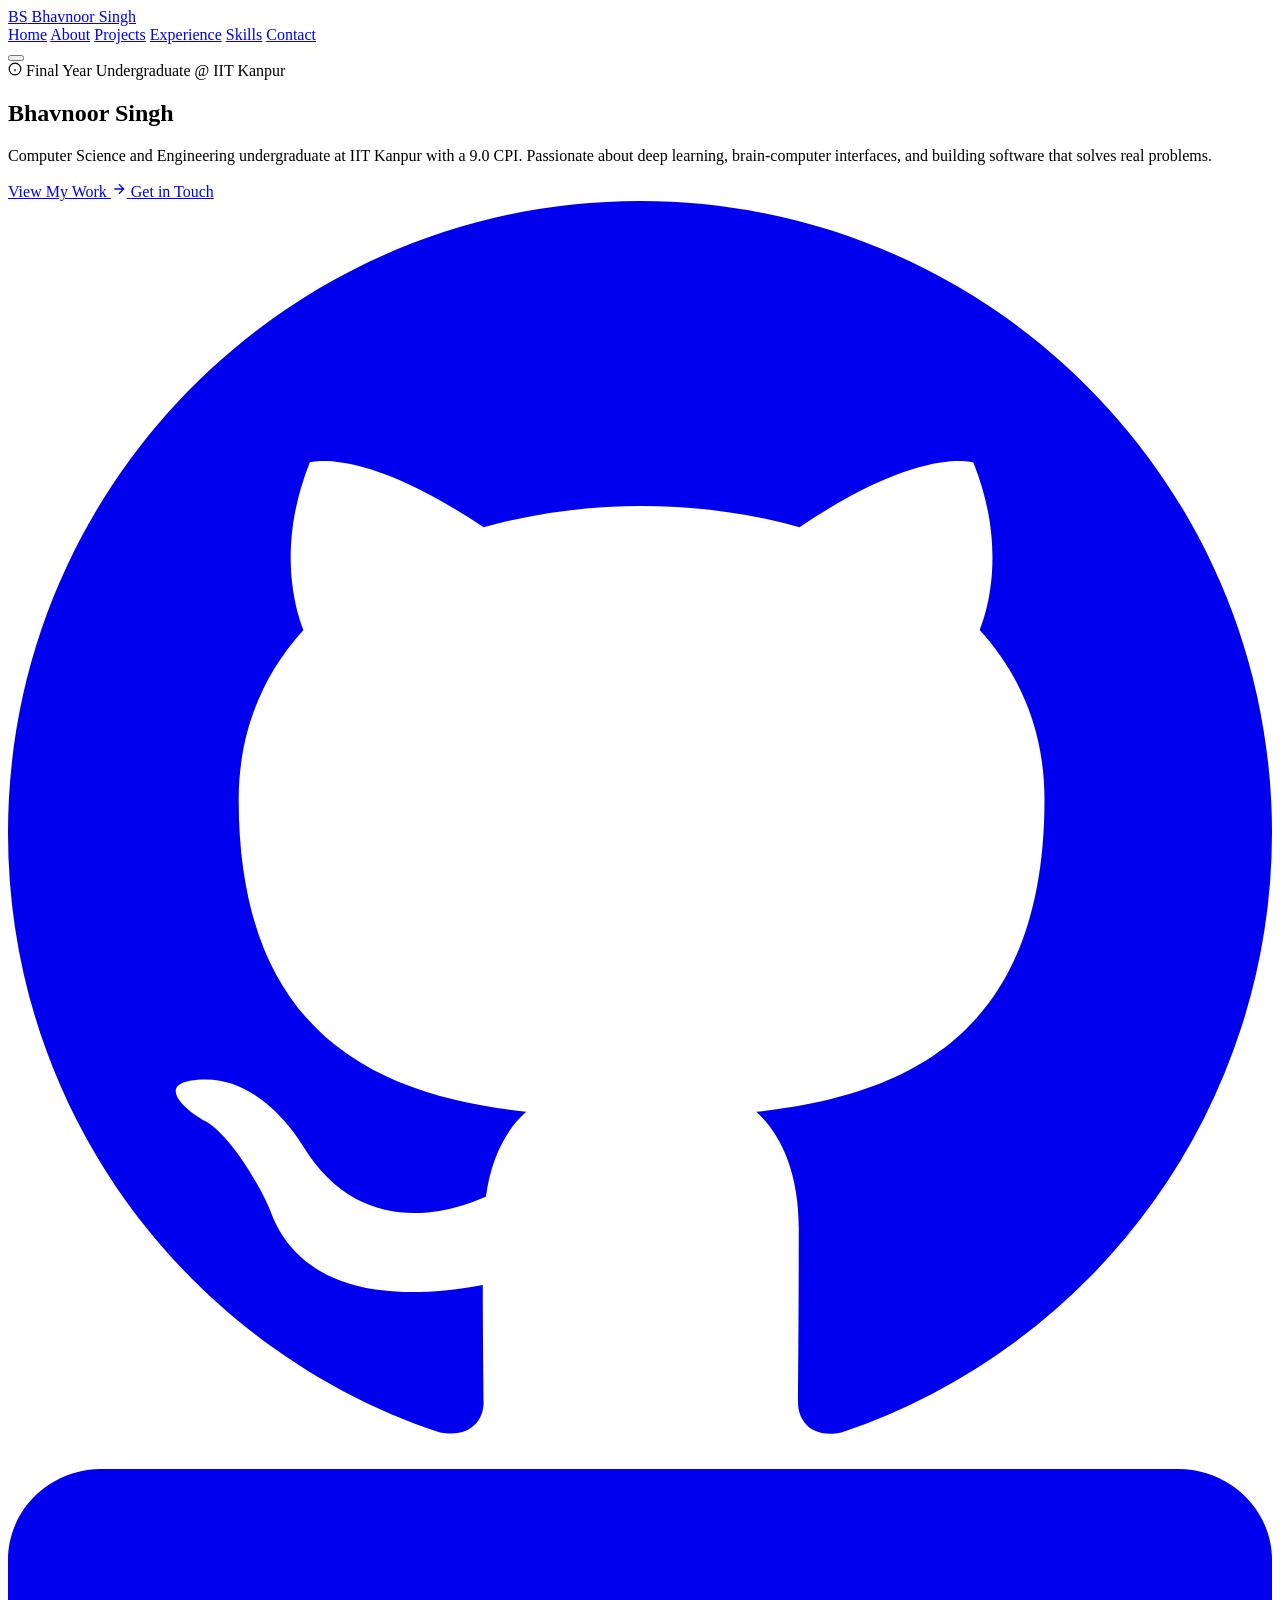
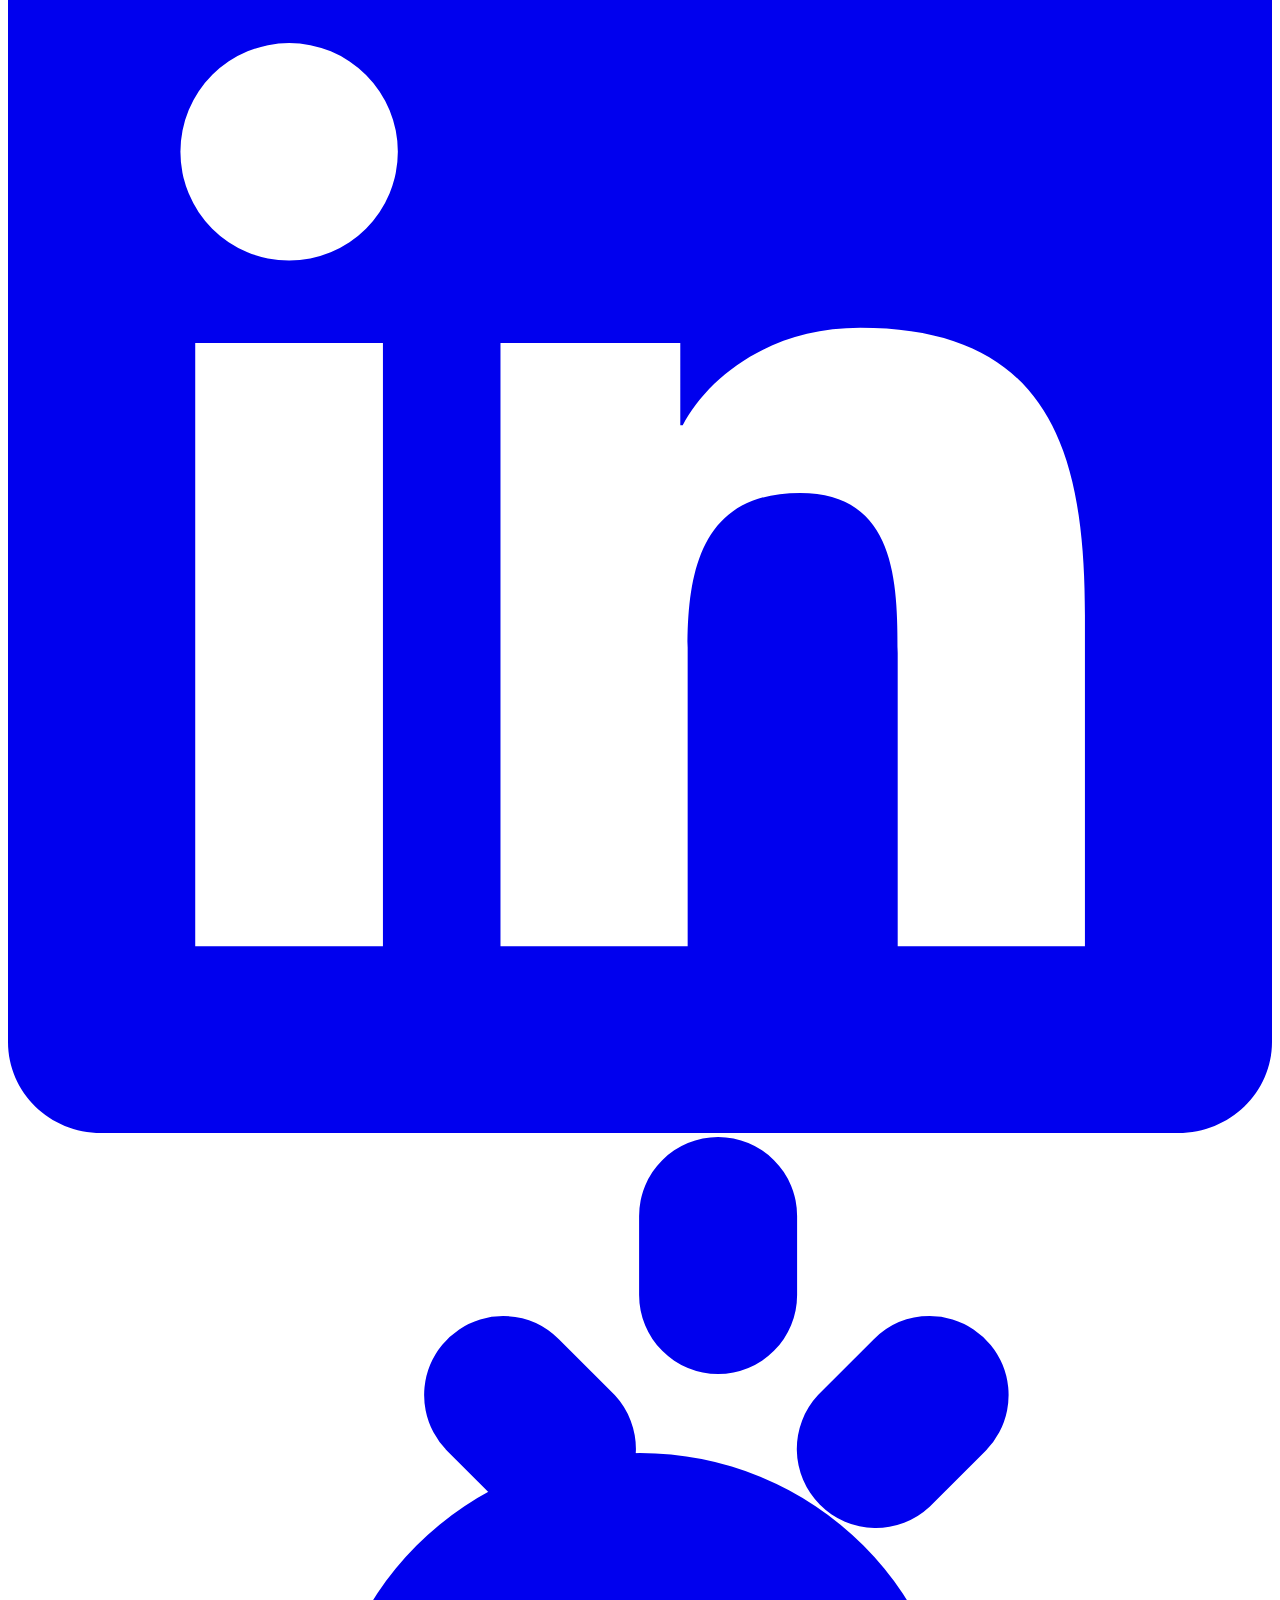
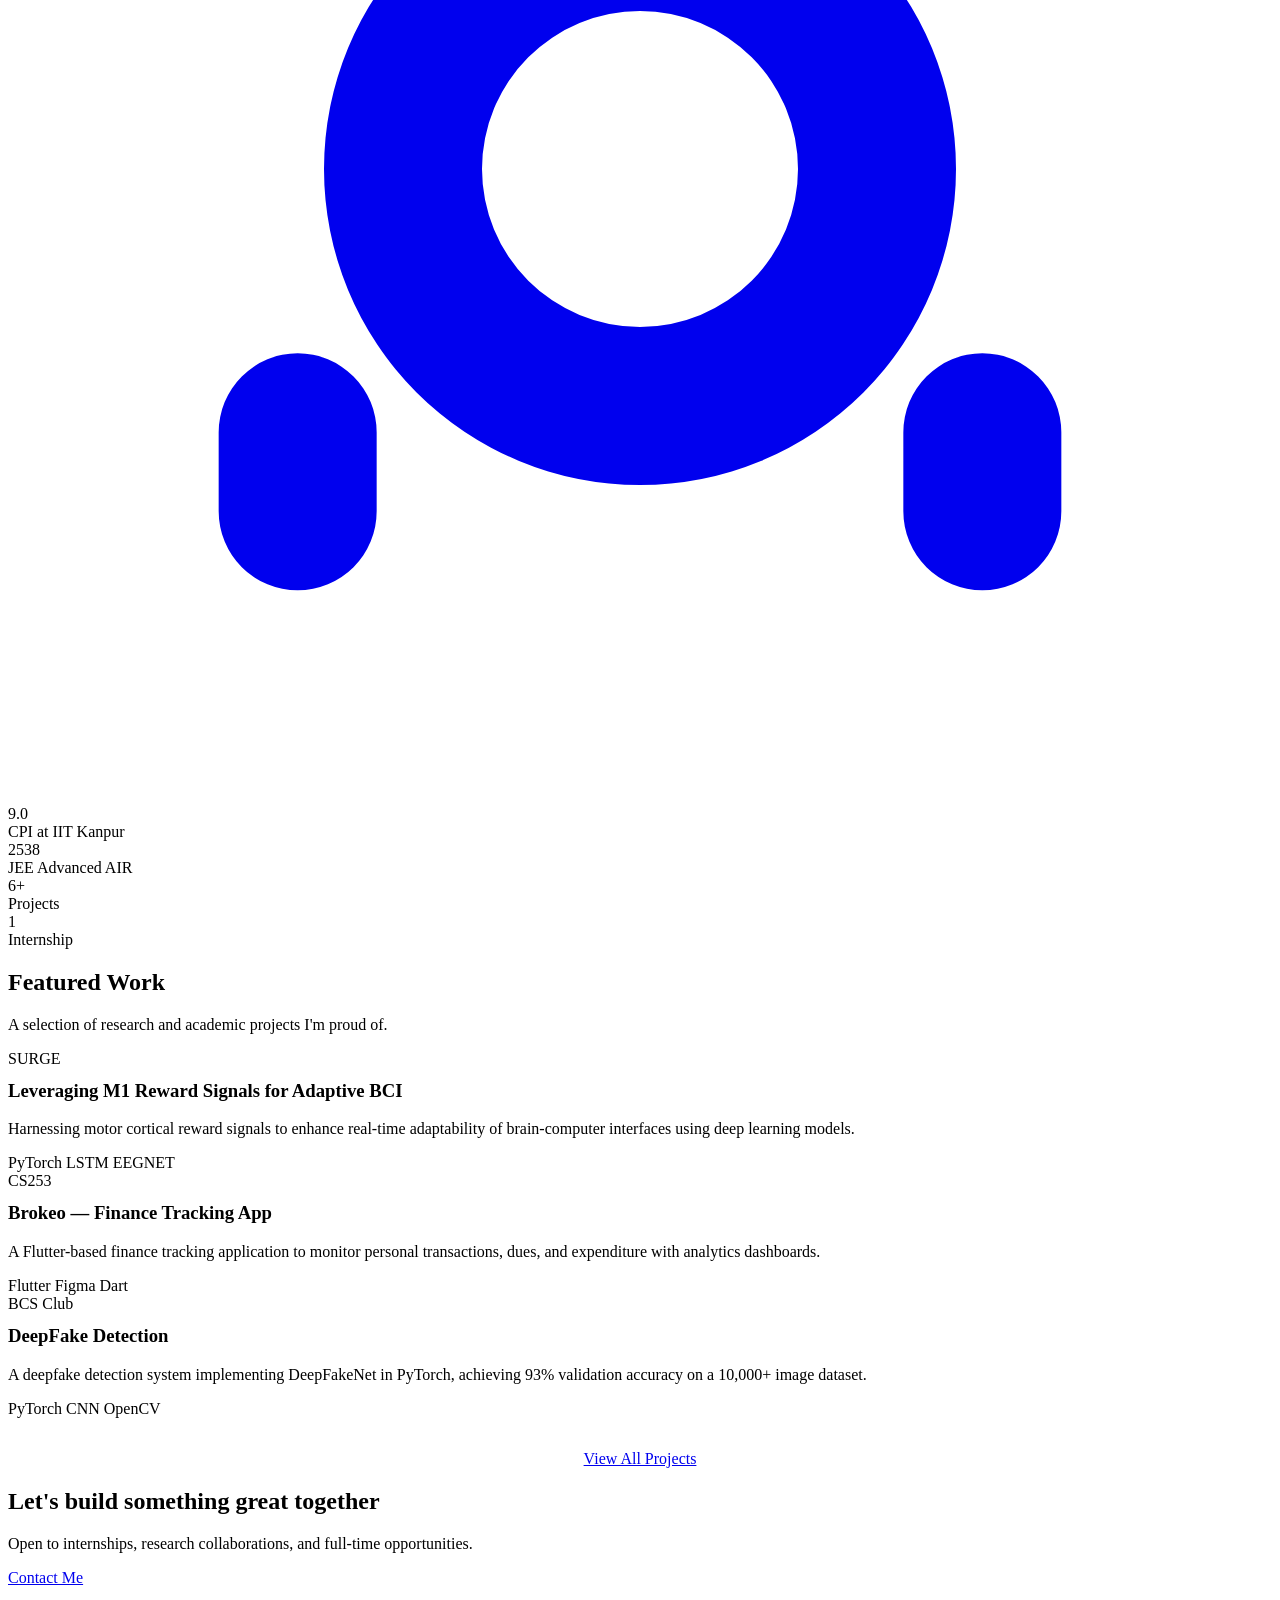
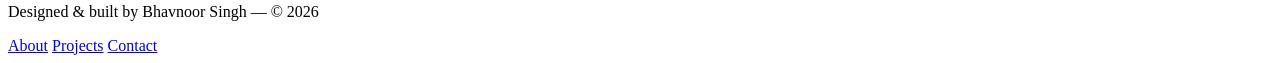
==== index.html @ 6e424cbb "Add files via upload" ====
<!DOCTYPE html>
<html lang="en">
<head>
<meta charset="UTF-8" />
<meta name="viewport" content="width=device-width, initial-scale=1.0" />
<title>Bhavnoor Singh — Computer Science Engineer</title>
<meta name="description" content="Final Year Undergraduate at IIT Kanpur. Computer Science Engineer, Deep Learning Researcher, and BCI Developer." />

<!-- Fonts -->
<link rel="preconnect" href="https://fonts.googleapis.com" />
<link rel="preconnect" href="https://fonts.gstatic.com" crossorigin />
<link href="https://fonts.googleapis.com/css2?family=Inter:wght@400;500;600&family=Poppins:wght@500;600;700&family=JetBrains+Mono:wght@400&display=swap" rel="stylesheet" />

<link rel="stylesheet" href="css/style.css" />
</head>
<body>

<!-- ===== Navbar ===== -->
<nav class="navbar">
<div class="nav-container">
<a href="index.html" class="nav-logo">
<span class="logo-mark">BS</span>
Bhavnoor Singh
</a>
<div class="nav-links">
<a href="index.html">Home</a>
<a href="about.html">About</a>
<a href="projects.html">Projects</a>
<a href="experience.html">Experience</a>
<a href="skills.html">Skills</a>
<a href="contact.html">Contact</a>
</div>
<button class="nav-toggle" aria-label="Toggle navigation">
<span></span>
<span></span>
<span></span>
</button>
</div>
</nav>

<!-- ===== Page Wrapper ===== -->
<div class="page-wrapper">
<div class="page-content">

<!-- ===== Hero ===== -->
<section class="hero">
<div class="container">
<div class="hero-content">
<div class="hero-badge reveal">
<svg width="14" height="14" viewBox="0 0 24 24" fill="none" stroke="currentColor" stroke-width="2"><circle cx="12" cy="12" r="10"/><path d="M12 16v-4M12 8h.01"/></svg>
Final Year Undergraduate @ IIT Kanpur
</div>
<h1 class="reveal reveal-delay-1">Bhavnoor Singh</h1>
<div class="hero-role reveal reveal-delay-2">
<span class="typewriter-text"></span><span class="cursor"></span>
</div>
<p class="hero-desc reveal reveal-delay-3">
Computer Science and Engineering undergraduate at IIT Kanpur with a 9.0 CPI.
Passionate about deep learning, brain-computer interfaces, and building software
that solves real problems.
</p>
<div class="hero-actions reveal reveal-delay-4">
<a href="projects.html" class="btn btn-primary">
View My Work
<svg width="16" height="16" viewBox="0 0 24 24" fill="none" stroke="currentColor" stroke-width="2"><path d="M5 12h14M12 5l7 7-7 7"/></svg>
</a>
<a href="contact.html" class="btn btn-outline">Get in Touch</a>
</div>
<div class="social-links reveal reveal-delay-5">
<!-- GitHub -->
<a href="#" title="GitHub" onclick="return false;">
<svg viewBox="0 0 24 24" fill="currentColor"><path d="M12 0C5.37 0 0 5.37 0 12c0 5.31 3.435 9.795 8.205 11.385.6.105.825-.255.825-.57 0-.285-.015-1.23-.015-2.235-3.015.555-3.795-.735-4.035-1.41-.135-.345-.72-1.41-1.23-1.695-.42-.225-1.02-.78-.015-.795.945-.015 1.62.87 1.845 1.23 1.08 1.815 2.805 1.305 3.495.99.105-.78.42-1.305.765-1.605-2.67-.3-5.46-1.335-5.46-5.925 0-1.305.465-2.385 1.23-3.225-.12-.3-.54-1.53.12-3.18 0 0 1.005-.315 3.3 1.23.96-.27 1.98-.405 3-.405s2.04.135 3 .405c2.295-1.56 3.3-1.23 3.3-1.23.66 1.65.24 2.88.12 3.18.765.84 1.23 1.905 1.23 3.225 0 4.605-2.805 5.625-5.475 5.925.435.375.81 1.095.81 2.22 0 1.605-.015 2.895-.015 3.3 0 .315.225.69.825.57A12.02 12.02 0 0024 12c0-6.63-5.37-12-12-12z"/></svg>
</a>
<!-- LinkedIn -->
<a href="#" title="LinkedIn" onclick="return false;">
<svg viewBox="0 0 24 24" fill="currentColor"><path d="M20.447 20.452h-3.554v-5.569c0-1.328-.027-3.037-1.852-3.037-1.853 0-2.136 1.445-2.136 2.939v5.667H9.351V9h3.414v1.561h.046c.477-.9 1.637-1.85 3.37-1.85 3.601 0 4.267 2.37 4.267 5.455v6.286zM5.337 7.433a2.062 2.062 0 01-2.063-2.065 2.064 2.064 0 112.063 2.065zm1.782 13.019H3.555V9h3.564v11.452zM22.225 0H1.771C.792 0 0 .774 0 1.729v20.542C0 23.227.792 24 1.771 24h20.451C23.2 24 24 23.227 24 22.271V1.729C24 .774 23.2 0 22.222 0h.003z"/></svg>
</a>
<!-- LeetCode -->
<a href="#" title="LeetCode" onclick="return false;">
<svg viewBox="0 0 24 24" fill="currentColor"><path d="M13.483 0a1.5 1.5 0 00-1.5 1.5v1.5a1.5 1.5 0 003 0V1.5a1.5 1.5 0 00-1.5-1.5zM9.4 3.4a1.5 1.5 0 00-1.06 2.56l1.06 1.06a1.5 1.5 0 002.12-2.12l-1.06-1.06A1.5 1.5 0 009.4 3.4zm8.1 0a1.5 1.5 0 00-1.06.44l-1.06 1.06a1.5 1.5 0 002.12 2.12l1.06-1.06A1.5 1.5 0 0017.5 3.4zM12 6a6 6 0 100 12 6 6 0 000-12zm0 3a3 3 0 110 6 3 3 0 010-6zm-6.5 6.5a1.5 1.5 0 00-1.5 1.5v1.5a1.5 1.5 0 003 0V17a1.5 1.5 0 00-1.5-1.5zm13 0a1.5 1.5 0 00-1.5 1.5v1.5a1.5 1.5 0 003 0V17a1.5 1.5 0 00-1.5-1.5z"/></svg>
</a>
</div>
</div>
</div>
</section>

<!-- ===== Stats ===== -->
<section class="section-sm">
<div class="container">
<div class="stats-grid">
<div class="card stat-card reveal">
<div class="stat-number">9.0</div>
<div class="stat-label">CPI at IIT Kanpur</div>
</div>
<div class="card stat-card reveal reveal-delay-1">
<div class="stat-number">2538</div>
<div class="stat-label">JEE Advanced AIR</div>
</div>
<div class="card stat-card reveal reveal-delay-2">
<div class="stat-number">6+</div>
<div class="stat-label">Projects</div>
</div>
<div class="card stat-card reveal reveal-delay-3">
<div class="stat-number">1</div>
<div class="stat-label">Internship</div>
</div>
</div>
</div>
</section>

<!-- ===== Featured Projects ===== -->
<section class="section">
<div class="container">
<h2 class="section-heading reveal">Featured Work</h2>
<p class="section-subtitle reveal">A selection of research and academic projects I'm proud of.</p>

<div class="featured-grid">
<!-- Project 1 -->
<div class="card featured-card reveal">
<span class="badge">SURGE</span>
<h3 style="margin-top:0.75rem;">Leveraging M1 Reward Signals for Adaptive BCI</h3>
<p>Harnessing motor cortical reward signals to enhance real-time adaptability of brain-computer interfaces using deep learning models.</p>
<div class="project-tags">
<span class="tag">PyTorch</span>
<span class="tag">LSTM</span>
<span class="tag">EEGNET</span>
</div>
</div>
<!-- Project 2 -->
<div class="card featured-card reveal reveal-delay-1">
<span class="badge">CS253</span>
<h3 style="margin-top:0.75rem;">Brokeo — Finance Tracking App</h3>
<p>A Flutter-based finance tracking application to monitor personal transactions, dues, and expenditure with analytics dashboards.</p>
<div class="project-tags">
<span class="tag">Flutter</span>
<span class="tag">Figma</span>
<span class="tag">Dart</span>
</div>
</div>
<!-- Project 3 -->
<div class="card featured-card reveal reveal-delay-2">
<span class="badge">BCS Club</span>
<h3 style="margin-top:0.75rem;">DeepFake Detection</h3>
<p>A deepfake detection system implementing DeepFakeNet in PyTorch, achieving 93% validation accuracy on a 10,000+ image dataset.</p>
<div class="project-tags">
<span class="tag">PyTorch</span>
<span class="tag">CNN</span>
<span class="tag">OpenCV</span>
</div>
</div>
</div>

<div style="text-align:center; margin-top:2rem;" class="reveal">
<a href="projects.html" class="btn btn-outline">View All Projects</a>
</div>
</div>
</section>

<!-- ===== CTA Banner ===== -->
<section class="section-sm">
<div class="container">
<div class="cta-banner reveal">
<h2>Let's build something great together</h2>
<p>Open to internships, research collaborations, and full-time opportunities.</p>
<a href="contact.html" class="btn btn-primary">Contact Me</a>
</div>
</div>
</section>

</div>

<!-- ===== Footer ===== -->
<footer class="footer">
<div class="container">
<div class="footer-content">
<p>Designed & built by Bhavnoor Singh — © <span id="year"></span></p>
<div class="footer-links">
<a href="about.html">About</a>
<a href="projects.html">Projects</a>
<a href="contact.html">Contact</a>
</div>
</div>
</div>
</footer>
</div>

<script>document.getElementById('year').textContent = new Date().getFullYear();</script>
<script src="js/main.js"></script>
</body>
</html>
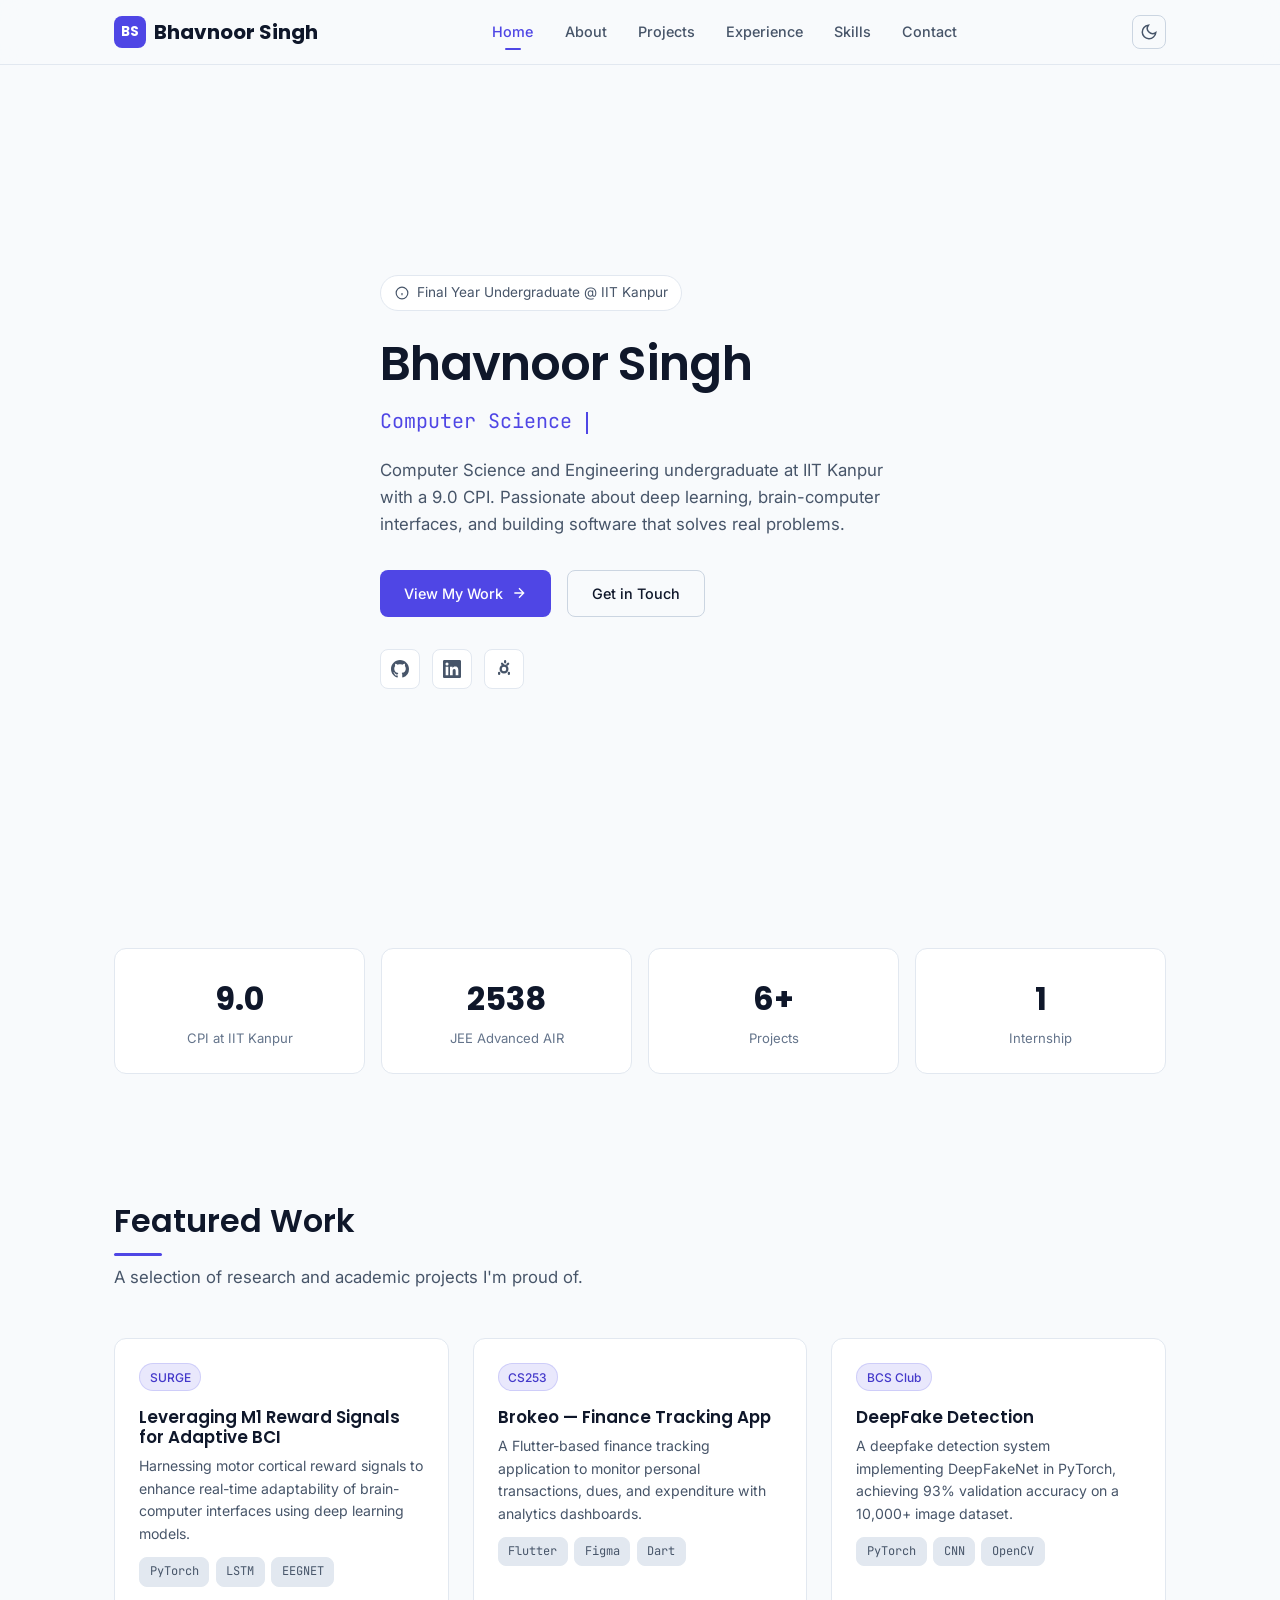
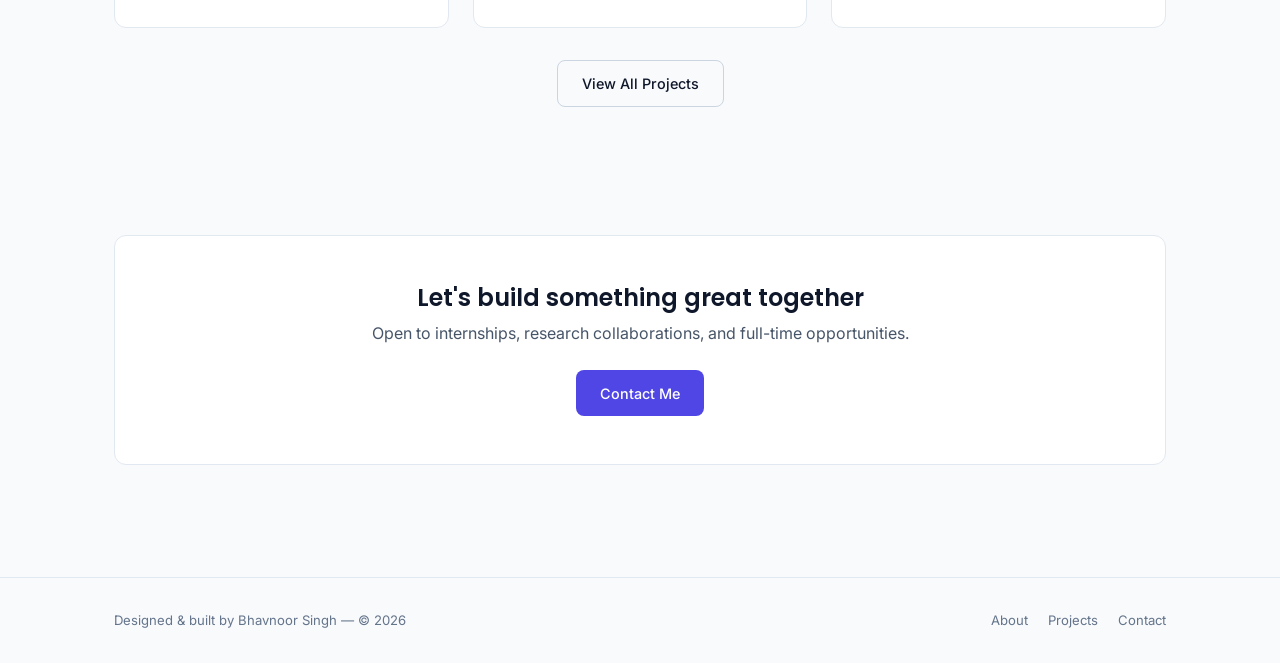
==== commit f2e5a303: "Edits by antigravity" ====
--- a/index.html
+++ b/index.html
@@ -1,193 +1,208 @@
-
-
 <!DOCTYPE html>
 <html lang="en">
 <head>
-<meta charset="UTF-8" />
-<meta name="viewport" content="width=device-width, initial-scale=1.0" />
-<title>Bhavnoor Singh — Computer Science Engineer</title>
-<meta name="description" content="Final Year Undergraduate at IIT Kanpur. Computer Science Engineer, Deep Learning Researcher, and BCI Developer." />
-
-<!-- Fonts -->
-<link rel="preconnect" href="https://fonts.googleapis.com" />
-<link rel="preconnect" href="https://fonts.gstatic.com" crossorigin />
-<link href="https://fonts.googleapis.com/css2?family=Inter:wght@400;500;600&family=Poppins:wght@500;600;700&family=JetBrains+Mono:wght@400&display=swap" rel="stylesheet" />
-
-<link rel="stylesheet" href="css/style.css" />
+  <meta charset="UTF-8" />
+  <meta name="viewport" content="width=device-width, initial-scale=1.0" />
+  <title>Bhavnoor Singh — Computer Science Engineer</title>
+  <meta name="description" content="Final Year Undergraduate at IIT Kanpur. Computer Science Engineer, Deep Learning Researcher, and BCI Developer." />
+  
+  <!-- OpenGraph Meta Tags -->
+  <meta property="og:title" content="Bhavnoor Singh — Computer Science Engineer" />
+  <meta property="og:description" content="Undergraduate at IIT Kanpur (9.0 CPI). Deep Learning, Brain-Computer Interfaces, and Full-Stack Systems." />
+  <meta property="og:type" content="website" />
+  <meta property="og:url" content="https://bhavnoor-coders-1010.github.io/Bhavnoor-Singh/" />
+  <meta name="twitter:card" content="summary_large_image" />
+  <meta name="twitter:title" content="Bhavnoor Singh — Computer Science Engineer" />
+  <meta name="twitter:description" content="Undergraduate at IIT Kanpur (9.0 CPI). Deep Learning, BCI, and Full-Stack Systems." />
+
+  <!-- Favicon -->
+  <link rel="icon" type="image/svg+xml" href="favicon.svg" />
+
+  <!-- Fonts -->
+  <link rel="preconnect" href="https://fonts.googleapis.com" />
+  <link rel="preconnect" href="https://fonts.gstatic.com" crossorigin />
+  <link href="https://fonts.googleapis.com/css2?family=Inter:wght@400;500;600&family=Poppins:wght@500;600;700&family=JetBrains+Mono:wght@400&display=swap" rel="stylesheet" />
+
+  <link rel="stylesheet" href="css/styles.css" />
 </head>
 <body>
 
-<!-- ===== Navbar ===== -->
-<nav class="navbar">
-<div class="nav-container">
-<a href="index.html" class="nav-logo">
-<span class="logo-mark">BS</span>
-Bhavnoor Singh
-</a>
-<div class="nav-links">
-<a href="index.html">Home</a>
-<a href="about.html">About</a>
-<a href="projects.html">Projects</a>
-<a href="experience.html">Experience</a>
-<a href="skills.html">Skills</a>
-<a href="contact.html">Contact</a>
-</div>
-<button class="nav-toggle" aria-label="Toggle navigation">
-<span></span>
-<span></span>
-<span></span>
-</button>
-</div>
-</nav>
-
-<!-- ===== Page Wrapper ===== -->
-<div class="page-wrapper">
-<div class="page-content">
-
-<!-- ===== Hero ===== -->
-<section class="hero">
-<div class="container">
-<div class="hero-content">
-<div class="hero-badge reveal">
-<svg width="14" height="14" viewBox="0 0 24 24" fill="none" stroke="currentColor" stroke-width="2"><circle cx="12" cy="12" r="10"/><path d="M12 16v-4M12 8h.01"/></svg>
-Final Year Undergraduate @ IIT Kanpur
-</div>
-<h1 class="reveal reveal-delay-1">Bhavnoor Singh</h1>
-<div class="hero-role reveal reveal-delay-2">
-<span class="typewriter-text"></span><span class="cursor"></span>
-</div>
-<p class="hero-desc reveal reveal-delay-3">
-Computer Science and Engineering undergraduate at IIT Kanpur with a 9.0 CPI.
-Passionate about deep learning, brain-computer interfaces, and building software
-that solves real problems.
-</p>
-<div class="hero-actions reveal reveal-delay-4">
-<a href="projects.html" class="btn btn-primary">
-View My Work
-<svg width="16" height="16" viewBox="0 0 24 24" fill="none" stroke="currentColor" stroke-width="2"><path d="M5 12h14M12 5l7 7-7 7"/></svg>
-</a>
-<a href="contact.html" class="btn btn-outline">Get in Touch</a>
-</div>
-<div class="social-links reveal reveal-delay-5">
-<!-- GitHub -->
-<a href="#" title="GitHub" onclick="return false;">
-<svg viewBox="0 0 24 24" fill="currentColor"><path d="M12 0C5.37 0 0 5.37 0 12c0 5.31 3.435 9.795 8.205 11.385.6.105.825-.255.825-.57 0-.285-.015-1.23-.015-2.235-3.015.555-3.795-.735-4.035-1.41-.135-.345-.72-1.41-1.23-1.695-.42-.225-1.02-.78-.015-.795.945-.015 1.62.87 1.845 1.23 1.08 1.815 2.805 1.305 3.495.99.105-.78.42-1.305.765-1.605-2.67-.3-5.46-1.335-5.46-5.925 0-1.305.465-2.385 1.23-3.225-.12-.3-.54-1.53.12-3.18 0 0 1.005-.315 3.3 1.23.96-.27 1.98-.405 3-.405s2.04.135 3 .405c2.295-1.56 3.3-1.23 3.3-1.23.66 1.65.24 2.88.12 3.18.765.84 1.23 1.905 1.23 3.225 0 4.605-2.805 5.625-5.475 5.925.435.375.81 1.095.81 2.22 0 1.605-.015 2.895-.015 3.3 0 .315.225.69.825.57A12.02 12.02 0 0024 12c0-6.63-5.37-12-12-12z"/></svg>
-</a>
-<!-- LinkedIn -->
-<a href="#" title="LinkedIn" onclick="return false;">
-<svg viewBox="0 0 24 24" fill="currentColor"><path d="M20.447 20.452h-3.554v-5.569c0-1.328-.027-3.037-1.852-3.037-1.853 0-2.136 1.445-2.136 2.939v5.667H9.351V9h3.414v1.561h.046c.477-.9 1.637-1.85 3.37-1.85 3.601 0 4.267 2.37 4.267 5.455v6.286zM5.337 7.433a2.062 2.062 0 01-2.063-2.065 2.064 2.064 0 112.063 2.065zm1.782 13.019H3.555V9h3.564v11.452zM22.225 0H1.771C.792 0 0 .774 0 1.729v20.542C0 23.227.792 24 1.771 24h20.451C23.2 24 24 23.227 24 22.271V1.729C24 .774 23.2 0 22.222 0h.003z"/></svg>
-</a>
-<!-- LeetCode -->
-<a href="#" title="LeetCode" onclick="return false;">
-<svg viewBox="0 0 24 24" fill="currentColor"><path d="M13.483 0a1.5 1.5 0 00-1.5 1.5v1.5a1.5 1.5 0 003 0V1.5a1.5 1.5 0 00-1.5-1.5zM9.4 3.4a1.5 1.5 0 00-1.06 2.56l1.06 1.06a1.5 1.5 0 002.12-2.12l-1.06-1.06A1.5 1.5 0 009.4 3.4zm8.1 0a1.5 1.5 0 00-1.06.44l-1.06 1.06a1.5 1.5 0 002.12 2.12l1.06-1.06A1.5 1.5 0 0017.5 3.4zM12 6a6 6 0 100 12 6 6 0 000-12zm0 3a3 3 0 110 6 3 3 0 010-6zm-6.5 6.5a1.5 1.5 0 00-1.5 1.5v1.5a1.5 1.5 0 003 0V17a1.5 1.5 0 00-1.5-1.5zm13 0a1.5 1.5 0 00-1.5 1.5v1.5a1.5 1.5 0 003 0V17a1.5 1.5 0 00-1.5-1.5z"/></svg>
-</a>
-</div>
-</div>
-</div>
-</section>
-
-<!-- ===== Stats ===== -->
-<section class="section-sm">
-<div class="container">
-<div class="stats-grid">
-<div class="card stat-card reveal">
-<div class="stat-number">9.0</div>
-<div class="stat-label">CPI at IIT Kanpur</div>
-</div>
-<div class="card stat-card reveal reveal-delay-1">
-<div class="stat-number">2538</div>
-<div class="stat-label">JEE Advanced AIR</div>
-</div>
-<div class="card stat-card reveal reveal-delay-2">
-<div class="stat-number">6+</div>
-<div class="stat-label">Projects</div>
-</div>
-<div class="card stat-card reveal reveal-delay-3">
-<div class="stat-number">1</div>
-<div class="stat-label">Internship</div>
-</div>
-</div>
-</div>
-</section>
-
-<!-- ===== Featured Projects ===== -->
-<section class="section">
-<div class="container">
-<h2 class="section-heading reveal">Featured Work</h2>
-<p class="section-subtitle reveal">A selection of research and academic projects I'm proud of.</p>
-
-<div class="featured-grid">
-<!-- Project 1 -->
-<div class="card featured-card reveal">
-<span class="badge">SURGE</span>
-<h3 style="margin-top:0.75rem;">Leveraging M1 Reward Signals for Adaptive BCI</h3>
-<p>Harnessing motor cortical reward signals to enhance real-time adaptability of brain-computer interfaces using deep learning models.</p>
-<div class="project-tags">
-<span class="tag">PyTorch</span>
-<span class="tag">LSTM</span>
-<span class="tag">EEGNET</span>
-</div>
-</div>
-<!-- Project 2 -->
-<div class="card featured-card reveal reveal-delay-1">
-<span class="badge">CS253</span>
-<h3 style="margin-top:0.75rem;">Brokeo — Finance Tracking App</h3>
-<p>A Flutter-based finance tracking application to monitor personal transactions, dues, and expenditure with analytics dashboards.</p>
-<div class="project-tags">
-<span class="tag">Flutter</span>
-<span class="tag">Figma</span>
-<span class="tag">Dart</span>
-</div>
-</div>
-<!-- Project 3 -->
-<div class="card featured-card reveal reveal-delay-2">
-<span class="badge">BCS Club</span>
-<h3 style="margin-top:0.75rem;">DeepFake Detection</h3>
-<p>A deepfake detection system implementing DeepFakeNet in PyTorch, achieving 93% validation accuracy on a 10,000+ image dataset.</p>
-<div class="project-tags">
-<span class="tag">PyTorch</span>
-<span class="tag">CNN</span>
-<span class="tag">OpenCV</span>
-</div>
-</div>
-</div>
-
-<div style="text-align:center; margin-top:2rem;" class="reveal">
-<a href="projects.html" class="btn btn-outline">View All Projects</a>
-</div>
-</div>
-</section>
-
-<!-- ===== CTA Banner ===== -->
-<section class="section-sm">
-<div class="container">
-<div class="cta-banner reveal">
-<h2>Let's build something great together</h2>
-<p>Open to internships, research collaborations, and full-time opportunities.</p>
-<a href="contact.html" class="btn btn-primary">Contact Me</a>
-</div>
-</div>
-</section>
-
-</div>
-
-<!-- ===== Footer ===== -->
-<footer class="footer">
-<div class="container">
-<div class="footer-content">
-<p>Designed & built by Bhavnoor Singh — © <span id="year"></span></p>
-<div class="footer-links">
-<a href="about.html">About</a>
-<a href="projects.html">Projects</a>
-<a href="contact.html">Contact</a>
-</div>
-</div>
-</div>
-</footer>
-</div>
-
-<script>document.getElementById('year').textContent = new Date().getFullYear();</script>
-<script src="js/main.js"></script>
+  <!-- ===== Navbar ===== -->
+  <nav class="navbar" role="navigation" aria-label="Main Navigation">
+    <div class="nav-container">
+      <a href="index.html" class="nav-logo">
+        <span class="logo-mark">BS</span>
+        Bhavnoor Singh
+      </a>
+      <div class="nav-links" id="nav-menu">
+        <a href="index.html">Home</a>
+        <a href="about.html">About</a>
+        <a href="projects.html">Projects</a>
+        <a href="experience.html">Experience</a>
+        <a href="skills.html">Skills</a>
+        <a href="contact.html">Contact</a>
+      </div>
+      <div class="nav-actions">
+        <button class="theme-toggle" id="theme-toggle" aria-label="Toggle theme" title="Toggle theme">
+          <svg class="sun-icon" aria-hidden="true" width="18" height="18" viewBox="0 0 24 24" fill="none" stroke="currentColor" stroke-width="2"><circle cx="12" cy="12" r="5"/><path d="M12 1v2M12 21v2M4.22 4.22l1.42 1.42M18.36 18.36l1.42 1.42M1 12h2M21 12h2M4.22 19.78l1.42-1.42M18.36 5.64l1.42-1.42"/></svg>
+          <svg class="moon-icon" aria-hidden="true" width="18" height="18" viewBox="0 0 24 24" fill="none" stroke="currentColor" stroke-width="2"><path d="M21 12.79A9 9 0 1 1 11.21 3 7 7 0 0 0 21 12.79z"/></svg>
+        </button>
+        <button class="nav-toggle" aria-label="Toggle navigation menu" aria-expanded="false" aria-controls="nav-menu">
+          <span></span>
+          <span></span>
+          <span></span>
+        </button>
+      </div>
+    </div>
+  </nav>
+
+  <!-- ===== Page Wrapper ===== -->
+  <div class="page-wrapper">
+    <main class="page-content">
+
+      <!-- ===== Hero ===== -->
+      <section class="hero">
+        <div class="container">
+          <div class="hero-content">
+            <div class="hero-badge reveal">
+              <svg width="14" height="14" viewBox="0 0 24 24" fill="none" stroke="currentColor" stroke-width="2" aria-hidden="true"><circle cx="12" cy="12" r="10"/><path d="M12 16v-4M12 8h.01"/></svg>
+              Final Year Undergraduate @ IIT Kanpur
+            </div>
+            <h1 class="reveal reveal-delay-1">Bhavnoor Singh</h1>
+            <div class="hero-role reveal reveal-delay-2">
+              <span class="typewriter-text"></span><span class="cursor" aria-hidden="true"></span>
+            </div>
+            <p class="hero-desc reveal reveal-delay-3">
+              Computer Science and Engineering undergraduate at IIT Kanpur with a 9.0 CPI.
+              Passionate about deep learning, brain-computer interfaces, and building software
+              that solves real problems.
+            </p>
+            <div class="hero-actions reveal reveal-delay-4">
+              <a href="projects.html" class="btn btn-primary">
+                View My Work
+                <svg width="16" height="16" viewBox="0 0 24 24" fill="none" stroke="currentColor" stroke-width="2" aria-hidden="true"><path d="M5 12h14M12 5l7 7-7 7"/></svg>
+              </a>
+              <a href="contact.html" class="btn btn-outline">Get in Touch</a>
+            </div>
+            <div class="social-links reveal reveal-delay-5">
+              <!-- GitHub -->
+              <a href="https://github.com/Bhavnoor-Coders-1010" target="_blank" rel="noopener noreferrer" aria-label="GitHub Profile" title="GitHub">
+                <svg viewBox="0 0 24 24" fill="currentColor" aria-hidden="true"><path d="M12 0C5.37 0 0 5.37 0 12c0 5.31 3.435 9.795 8.205 11.385.6.105.825-.255.825-.57 0-.285-.015-1.23-.015-2.235-3.015.555-3.795-.735-4.035-1.41-.135-.345-.72-1.41-1.23-1.695-.42-.225-1.02-.78-.015-.795.945-.015 1.62.87 1.845 1.23 1.08 1.815 2.805 1.305 3.495.99.105-.78.42-1.305.765-1.605-2.67-.3-5.46-1.335-5.46-5.925 0-1.305.465-2.385 1.23-3.225-.12-.3-.54-1.53.12-3.18 0 0 1.005-.315 3.3 1.23.96-.27 1.98-.405 3-.405s2.04.135 3 .405c2.295-1.56 3.3-1.23 3.3-1.23.66 1.65.24 2.88.12 3.18.765.84 1.23 1.905 1.23 3.225 0 4.605-2.805 5.625-5.475 5.925.435.375.81 1.095.81 2.22 0 1.605-.015 2.895-.015 3.3 0 .315.225.69.825.57A12.02 12.02 0 0024 12c0-6.63-5.37-12-12-12z"/></svg>
+              </a>
+              <!-- LinkedIn -->
+              <a href="https://linkedin.com" target="_blank" rel="noopener noreferrer" aria-label="LinkedIn Profile" title="LinkedIn">
+                <svg viewBox="0 0 24 24" fill="currentColor" aria-hidden="true"><path d="M20.447 20.452h-3.554v-5.569c0-1.328-.027-3.037-1.852-3.037-1.853 0-2.136 1.445-2.136 2.939v5.667H9.351V9h3.414v1.561h.046c.477-.9 1.637-1.85 3.37-1.85 3.601 0 4.267 2.37 4.267 5.455v6.286zM5.337 7.433a2.062 2.062 0 01-2.063-2.065 2.064 2.064 0 112.063 2.065zm1.782 13.019H3.555V9h3.564v11.452zM22.225 0H1.771C.792 0 0 .774 0 1.729v20.542C0 23.227.792 24 1.771 24h20.451C23.2 24 24 23.227 24 22.271V1.729C24 .774 23.2 0 22.222 0h.003z"/></svg>
+              </a>
+              <!-- LeetCode -->
+              <a href="https://leetcode.com" target="_blank" rel="noopener noreferrer" aria-label="LeetCode Profile" title="LeetCode">
+                <svg viewBox="0 0 24 24" fill="currentColor" aria-hidden="true"><path d="M13.483 0a1.5 1.5 0 00-1.5 1.5v1.5a1.5 1.5 0 003 0V1.5a1.5 1.5 0 00-1.5-1.5zM9.4 3.4a1.5 1.5 0 00-1.06 2.56l1.06 1.06a1.5 1.5 0 002.12-2.12l-1.06-1.06A1.5 1.5 0 009.4 3.4zm8.1 0a1.5 1.5 0 00-1.06.44l-1.06 1.06a1.5 1.5 0 002.12 2.12l1.06-1.06A1.5 1.5 0 0017.5 3.4zM12 6a6 6 0 100 12 6 6 0 000-12zm0 3a3 3 0 110 6 3 3 0 010-6zm-6.5 6.5a1.5 1.5 0 00-1.5 1.5v1.5a1.5 1.5 0 003 0V17a1.5 1.5 0 00-1.5-1.5zm13 0a1.5 1.5 0 00-1.5 1.5v1.5a1.5 1.5 0 003 0V17a1.5 1.5 0 00-1.5-1.5z"/></svg>
+              </a>
+            </div>
+          </div>
+        </div>
+      </section>
+
+      <!-- ===== Stats ===== -->
+      <section class="section-sm">
+        <div class="container">
+          <div class="stats-grid">
+            <div class="card stat-card reveal">
+              <div class="stat-number">9.0</div>
+              <div class="stat-label">CPI at IIT Kanpur</div>
+            </div>
+            <div class="card stat-card reveal reveal-delay-1">
+              <div class="stat-number">2538</div>
+              <div class="stat-label">JEE Advanced AIR</div>
+            </div>
+            <div class="card stat-card reveal reveal-delay-2">
+              <div class="stat-number">6+</div>
+              <div class="stat-label">Projects</div>
+            </div>
+            <div class="card stat-card reveal reveal-delay-3">
+              <div class="stat-number">1</div>
+              <div class="stat-label">Internship</div>
+            </div>
+          </div>
+        </div>
+      </section>
+
+      <!-- ===== Featured Projects ===== -->
+      <section class="section">
+        <div class="container">
+          <h2 class="section-heading reveal">Featured Work</h2>
+          <p class="section-subtitle reveal">A selection of research and academic projects I'm proud of.</p>
+
+          <div class="featured-grid">
+            <!-- Project 1 -->
+            <div class="card featured-card reveal">
+              <span class="badge">SURGE</span>
+              <h3 class="mt-1">Leveraging M1 Reward Signals for Adaptive BCI</h3>
+              <p>Harnessing motor cortical reward signals to enhance real-time adaptability of brain-computer interfaces using deep learning models.</p>
+              <div class="project-tags">
+                <span class="tag">PyTorch</span>
+                <span class="tag">LSTM</span>
+                <span class="tag">EEGNET</span>
+              </div>
+            </div>
+            <!-- Project 2 -->
+            <div class="card featured-card reveal reveal-delay-1">
+              <span class="badge">CS253</span>
+              <h3 class="mt-1">Brokeo — Finance Tracking App</h3>
+              <p>A Flutter-based finance tracking application to monitor personal transactions, dues, and expenditure with analytics dashboards.</p>
+              <div class="project-tags">
+                <span class="tag">Flutter</span>
+                <span class="tag">Figma</span>
+                <span class="tag">Dart</span>
+              </div>
+            </div>
+            <!-- Project 3 -->
+            <div class="card featured-card reveal reveal-delay-2">
+              <span class="badge">BCS Club</span>
+              <h3 class="mt-1">DeepFake Detection</h3>
+              <p>A deepfake detection system implementing DeepFakeNet in PyTorch, achieving 93% validation accuracy on a 10,000+ image dataset.</p>
+              <div class="project-tags">
+                <span class="tag">PyTorch</span>
+                <span class="tag">CNN</span>
+                <span class="tag">OpenCV</span>
+              </div>
+            </div>
+          </div>
+
+          <div class="text-center mt-2 reveal">
+            <a href="projects.html" class="btn btn-outline">View All Projects</a>
+          </div>
+        </div>
+      </section>
+
+      <!-- ===== CTA Banner ===== -->
+      <section class="section-sm">
+        <div class="container">
+          <div class="cta-banner reveal">
+            <h2>Let's build something great together</h2>
+            <p>Open to internships, research collaborations, and full-time opportunities.</p>
+            <a href="contact.html" class="btn btn-primary">Contact Me</a>
+          </div>
+        </div>
+      </section>
+
+    </main>
+
+    <!-- ===== Footer ===== -->
+    <footer class="footer">
+      <div class="container">
+        <div class="footer-content">
+          <p>Designed & built by Bhavnoor Singh — &copy; <span id="year"></span></p>
+          <div class="footer-links">
+            <a href="about.html">About</a>
+            <a href="projects.html">Projects</a>
+            <a href="contact.html">Contact</a>
+          </div>
+        </div>
+      </div>
+    </footer>
+  </div>
+
+  <script src="js/main.js"></script>
 </body>
 </html>
 
--- a/css/styles.css
+++ b/css/styles.css
@@ -0,0 +1,1323 @@
+/* ============================================
+Bhavnoor Singh — Portfolio
+Design System & Styles
+============================================ */
+
+/* ---------- CSS Reset ---------- */
+*,
+*::before,
+*::after {
+margin: 0;
+padding: 0;
+box-sizing: border-box;
+}
+
+html {
+scroll-behavior: smooth;
+font-size: 16px;
+}
+
+/* ---------- Design Tokens ---------- */
+:root {
+  /* Backgrounds */
+  --bg-base: #0a0a0f;
+  --bg-surface: #12121a;
+  --bg-surface-hover: #1a1a24;
+  --bg-elevated: #1e1e2e;
+  --nav-bg: rgba(10, 10, 15, 0.85);
+  --nav-bg-scrolled: rgba(10, 10, 15, 0.95);
+
+  /* Borders */
+  --border-subtle: #232330;
+  --border-default: #2a2a3a;
+
+  /* Text */
+  --text-primary: #e2e8f0;
+  --text-secondary: #94a3b8;
+  --text-muted: #64748b;
+
+  /* Accent — used sparingly */
+  --accent: #6366f1;
+  --accent-hover: #818cf8;
+  --accent-dim: rgba(99, 102, 241, 0.15);
+
+  /* Typography */
+  --font-heading: 'Poppins', system-ui, sans-serif;
+  --font-body: 'Inter', system-ui, sans-serif;
+  --font-mono: 'JetBrains Mono', 'Courier New', monospace;
+
+  /* Spacing */
+  --container-max: 1100px;
+  --section-gap: 5rem;
+  --radius: 12px;
+  --radius-sm: 8px;
+
+  /* Transitions */
+  --transition: 0.25s ease;
+}
+
+[data-theme="light"] {
+  --bg-base: #f8fafc;
+  --bg-surface: #ffffff;
+  --bg-surface-hover: #f1f5f9;
+  --bg-elevated: #e2e8f0;
+  --nav-bg: rgba(248, 250, 252, 0.88);
+  --nav-bg-scrolled: rgba(248, 250, 252, 0.98);
+
+  --border-subtle: #e2e8f0;
+  --border-default: #cbd5e1;
+
+  --text-primary: #0f172a;
+  --text-secondary: #475569;
+  --text-muted: #64748b;
+
+  --accent: #4f46e5;
+  --accent-hover: #4338ca;
+  --accent-dim: rgba(79, 70, 229, 0.12);
+}
+
+/* ---------- Base Styles ---------- */
+body {
+font-family: var(--font-body);
+background-color: var(--bg-base);
+color: var(--text-primary);
+line-height: 1.6;
+-webkit-font-smoothing: antialiased;
+overflow-x: hidden;
+}
+
+h1, h2, h3, h4, h5, h6 {
+font-family: var(--font-heading);
+font-weight: 600;
+line-height: 1.2;
+color: var(--text-primary);
+}
+
+a {
+color: var(--accent);
+text-decoration: none;
+transition: color var(--transition);
+}
+
+a:hover {
+color: var(--accent-hover);
+}
+
+ul {
+list-style: none;
+}
+
+img {
+max-width: 100%;
+display: block;
+}
+
+/* ---------- Layout Utilities ---------- */
+.container {
+max-width: var(--container-max);
+margin: 0 auto;
+padding: 0 1.5rem;
+}
+
+.section {
+padding: var(--section-gap) 0;
+}
+
+.section-sm {
+padding: 3rem 0;
+}
+
+.text-center {
+text-align: center;
+}
+
+.text-secondary {
+color: var(--text-secondary);
+}
+
+.text-muted {
+color: var(--text-muted);
+}
+
+/* ---------- Section Heading ---------- */
+.section-heading {
+font-size: 2rem;
+margin-bottom: 0.5rem;
+}
+
+.section-heading::after {
+content: '';
+display: block;
+width: 48px;
+height: 3px;
+background: var(--accent);
+border-radius: 2px;
+margin-top: 0.75rem;
+}
+
+.section-heading.center::after {
+margin-left: auto;
+margin-right: auto;
+}
+
+.section-subtitle {
+color: var(--text-secondary);
+font-size: 1.05rem;
+margin-bottom: 3rem;
+}
+
+/* ---------- Focus Styles (Accessibility) ---------- */
+:focus-visible {
+  outline: 2px solid var(--accent);
+  outline-offset: 2px;
+}
+
+/* ---------- Navbar ---------- */
+.navbar {
+  position: fixed;
+  top: 0;
+  left: 0;
+  right: 0;
+  z-index: 1000;
+  background: var(--nav-bg);
+  backdrop-filter: blur(12px);
+  -webkit-backdrop-filter: blur(12px);
+  border-bottom: 1px solid var(--border-subtle);
+  transition: background var(--transition), border-color var(--transition);
+}
+
+.navbar.scrolled {
+  background: var(--nav-bg-scrolled);
+}
+
+.nav-container {
+  max-width: var(--container-max);
+  margin: 0 auto;
+  padding: 0 1.5rem;
+  display: flex;
+  align-items: center;
+  justify-content: space-between;
+  height: 64px;
+}
+
+.nav-logo {
+  font-family: var(--font-heading);
+  font-weight: 700;
+  font-size: 1.25rem;
+  color: var(--text-primary);
+  display: flex;
+  align-items: center;
+  gap: 0.5rem;
+}
+
+.nav-logo .logo-mark {
+  width: 32px;
+  height: 32px;
+  border-radius: 8px;
+  background: var(--accent);
+  display: flex;
+  align-items: center;
+  justify-content: center;
+  font-size: 0.85rem;
+  color: #fff;
+  font-weight: 700;
+}
+
+.nav-links {
+  display: flex;
+  align-items: center;
+  gap: 0.25rem;
+}
+
+.nav-links a {
+  color: var(--text-secondary);
+  font-size: 0.9rem;
+  font-weight: 500;
+  padding: 0.5rem 0.85rem;
+  border-radius: var(--radius-sm);
+  transition: color var(--transition), background var(--transition);
+  position: relative;
+}
+
+.nav-links a:hover {
+  color: var(--text-primary);
+  background: var(--bg-surface);
+}
+
+.nav-links a.active {
+  color: var(--accent);
+}
+
+.nav-links a.active::after {
+  content: '';
+  position: absolute;
+  bottom: 2px;
+  left: 50%;
+  transform: translateX(-50%);
+  width: 16px;
+  height: 2px;
+  background: var(--accent);
+  border-radius: 2px;
+}
+
+/* Nav Actions & Theme Toggle */
+.nav-actions {
+  display: flex;
+  align-items: center;
+  gap: 0.5rem;
+}
+
+.theme-toggle {
+  background: transparent;
+  border: 1px solid var(--border-default);
+  border-radius: var(--radius-sm);
+  color: var(--text-secondary);
+  cursor: pointer;
+  padding: 0.45rem;
+  display: inline-flex;
+  align-items: center;
+  justify-content: center;
+  transition: all var(--transition);
+}
+
+.theme-toggle:hover {
+  color: var(--text-primary);
+  background: var(--bg-surface);
+  border-color: var(--accent);
+}
+
+.theme-toggle svg {
+  width: 18px;
+  height: 18px;
+}
+
+/* Default (Dark Mode) Theme Icons */
+.theme-toggle .sun-icon {
+  display: block;
+}
+.theme-toggle .moon-icon {
+  display: none;
+}
+
+/* Light Mode Theme Icons */
+[data-theme="light"] .theme-toggle .sun-icon {
+  display: none;
+}
+[data-theme="light"] .theme-toggle .moon-icon {
+  display: block;
+}
+
+/* Hamburger */
+.nav-toggle {
+  display: none;
+  flex-direction: column;
+  gap: 5px;
+  background: none;
+  border: none;
+  cursor: pointer;
+  padding: 8px;
+  border-radius: var(--radius-sm);
+}
+
+.nav-toggle span {
+  width: 22px;
+  height: 2px;
+  background: var(--text-primary);
+  border-radius: 2px;
+  transition: var(--transition);
+}
+
+.nav-toggle.open span:nth-child(1) {
+  transform: translateY(7px) rotate(45deg);
+}
+
+.nav-toggle.open span:nth-child(2) {
+  opacity: 0;
+}
+
+.nav-toggle.open span:nth-child(3) {
+  transform: translateY(-7px) rotate(-45deg);
+}
+
+/* ---------- Page Wrapper (offset for fixed nav) ---------- */
+.page-wrapper {
+padding-top: 64px;
+min-height: 100vh;
+display: flex;
+flex-direction: column;
+}
+
+.page-content {
+flex: 1;
+}
+
+/* ---------- Page Hero (top of each page) ---------- */
+.page-hero {
+padding: 3.5rem 0 2rem;
+}
+
+.page-hero h1 {
+font-size: 2.25rem;
+margin-bottom: 0.5rem;
+}
+
+.page-hero p {
+color: var(--text-secondary);
+font-size: 1.05rem;
+}
+
+/* ---------- Buttons ---------- */
+.btn {
+display: inline-flex;
+align-items: center;
+gap: 0.5rem;
+font-family: var(--font-body);
+font-size: 0.9rem;
+font-weight: 500;
+padding: 0.7rem 1.5rem;
+border-radius: var(--radius-sm);
+cursor: pointer;
+transition: all var(--transition);
+border: none;
+text-decoration: none;
+}
+
+.btn-primary {
+background: var(--accent);
+color: #fff;
+}
+
+.btn-primary:hover {
+background: var(--accent-hover);
+color: #fff;
+transform: translateY(-1px);
+}
+
+.btn-outline {
+background: transparent;
+color: var(--text-primary);
+border: 1px solid var(--border-default);
+}
+
+.btn-outline:hover {
+border-color: var(--accent);
+color: var(--accent);
+}
+
+.btn-sm {
+padding: 0.5rem 1rem;
+font-size: 0.82rem;
+}
+
+/* ---------- Cards ---------- */
+.card {
+background: var(--bg-surface);
+border: 1px solid var(--border-subtle);
+border-radius: var(--radius);
+padding: 1.5rem;
+transition: border-color var(--transition), background var(--transition), transform var(--transition);
+}
+
+.card:hover {
+border-color: var(--border-default);
+background: var(--bg-surface-hover);
+transform: translateY(-2px);
+}
+
+/* ---------- Badges / Tags ---------- */
+.badge {
+display: inline-block;
+font-size: 0.75rem;
+font-weight: 500;
+padding: 0.2rem 0.6rem;
+border-radius: 20px;
+background: var(--accent-dim);
+color: var(--accent-hover);
+border: 1px solid rgba(99, 102, 241, 0.2);
+}
+
+.tag {
+display: inline-block;
+font-family: var(--font-mono);
+font-size: 0.75rem;
+padding: 0.25rem 0.6rem;
+border-radius: var(--radius-sm);
+background: var(--bg-elevated);
+color: var(--text-secondary);
+border: 1px solid var(--border-subtle);
+}
+
+/* ---------- Home: Hero ---------- */
+.hero {
+min-height: calc(100vh - 64px);
+display: flex;
+align-items: center;
+padding: 2rem 0;
+}
+
+.hero-content {
+max-width: 640px;
+}
+
+.hero-badge {
+display: inline-flex;
+align-items: center;
+gap: 0.5rem;
+font-size: 0.85rem;
+color: var(--text-secondary);
+background: var(--bg-surface);
+border: 1px solid var(--border-subtle);
+padding: 0.4rem 0.85rem;
+border-radius: 20px;
+margin-bottom: 1.5rem;
+}
+
+.hero h1 {
+font-size: 3rem;
+margin-bottom: 0.75rem;
+letter-spacing: -0.02em;
+}
+
+.hero .hero-role {
+font-size: 1.25rem;
+color: var(--accent);
+font-family: var(--font-mono);
+margin-bottom: 1rem;
+min-height: 1.8em;
+}
+
+.hero .hero-role .cursor {
+display: inline-block;
+width: 2px;
+height: 1.1em;
+background: var(--accent);
+margin-left: 2px;
+animation: blink 1s step-end infinite;
+vertical-align: text-bottom;
+}
+
+@keyframes blink {
+50% { opacity: 0; }
+}
+
+.hero p.hero-desc {
+font-size: 1.05rem;
+color: var(--text-secondary);
+margin-bottom: 2rem;
+max-width: 520px;
+}
+
+.hero-actions {
+display: flex;
+gap: 1rem;
+margin-bottom: 2rem;
+flex-wrap: wrap;
+}
+
+/* ---------- Social Icons ---------- */
+.social-links {
+display: flex;
+gap: 0.75rem;
+}
+
+.social-links a {
+width: 40px;
+height: 40px;
+display: flex;
+align-items: center;
+justify-content: center;
+border-radius: var(--radius-sm);
+background: var(--bg-surface);
+border: 1px solid var(--border-subtle);
+color: var(--text-secondary);
+transition: all var(--transition);
+}
+
+.social-links a:hover {
+color: var(--accent);
+border-color: var(--accent);
+background: var(--accent-dim);
+}
+
+.social-links svg {
+width: 18px;
+height: 18px;
+}
+
+/* ---------- Stats Row ---------- */
+.stats-grid {
+display: grid;
+grid-template-columns: repeat(4, 1fr);
+gap: 1rem;
+}
+
+.stat-card {
+text-align: center;
+padding: 1.5rem 1rem;
+}
+
+.stat-number {
+font-family: var(--font-heading);
+font-size: 2rem;
+font-weight: 700;
+color: var(--text-primary);
+}
+
+.stat-label {
+font-size: 0.82rem;
+color: var(--text-muted);
+margin-top: 0.25rem;
+}
+
+/* ---------- Project Filters ---------- */
+.project-filters {
+  display: flex;
+  flex-wrap: wrap;
+  gap: 0.6rem;
+  margin-bottom: 2.5rem;
+  justify-content: center;
+}
+
+.filter-btn {
+  background: var(--bg-surface);
+  color: var(--text-secondary);
+  border: 1px solid var(--border-default);
+  border-radius: 20px;
+  padding: 0.45rem 1.1rem;
+  font-size: 0.85rem;
+  font-weight: 500;
+  cursor: pointer;
+  transition: all var(--transition);
+  font-family: var(--font-body);
+}
+
+.filter-btn:hover {
+  color: var(--text-primary);
+  border-color: var(--accent);
+}
+
+.filter-btn.active {
+  background: var(--accent);
+  color: #ffffff;
+  border-color: var(--accent);
+}
+
+/* ---------- Project Cards ---------- */
+.projects-grid {
+  display: grid;
+  grid-template-columns: repeat(2, 1fr);
+  gap: 1.5rem;
+}
+
+.project-card {
+  display: flex;
+  flex-direction: column;
+  transition: transform var(--transition), opacity var(--transition), border-color var(--transition);
+}
+
+.project-card.is-hidden {
+  display: none !important;
+}
+
+.project-card-header {
+  display: flex;
+  justify-content: space-between;
+  align-items: flex-start;
+  gap: 0.75rem;
+  margin-bottom: 0.75rem;
+}
+
+.project-card h3 {
+font-size: 1.15rem;
+flex: 1;
+}
+
+.project-card h3 a {
+color: var(--text-primary);
+}
+
+.project-card h3 a:hover {
+color: var(--accent);
+}
+
+.project-meta {
+font-size: 0.82rem;
+color: var(--text-muted);
+margin-bottom: 0.75rem;
+}
+
+.project-meta span {
+margin-right: 0.5rem;
+}
+
+.project-desc {
+list-style: none;
+margin-bottom: 1rem;
+flex: 1;
+}
+
+.project-desc li {
+font-size: 0.88rem;
+color: var(--text-secondary);
+padding-left: 1.1rem;
+position: relative;
+margin-bottom: 0.4rem;
+}
+
+.project-desc li::before {
+content: '';
+position: absolute;
+left: 0;
+top: 0.6em;
+width: 5px;
+height: 5px;
+border-radius: 50%;
+background: var(--accent);
+}
+
+.project-tags {
+display: flex;
+flex-wrap: wrap;
+gap: 0.4rem;
+margin-bottom: 1rem;
+}
+
+.project-link {
+font-size: 0.85rem;
+display: inline-flex;
+align-items: center;
+gap: 0.35rem;
+color: var(--text-muted);
+}
+
+.project-link:hover {
+color: var(--accent);
+}
+
+/* ---------- Featured Projects (Home) ---------- */
+.featured-grid {
+display: grid;
+grid-template-columns: repeat(3, 1fr);
+gap: 1.5rem;
+}
+
+.featured-card {
+padding: 1.5rem;
+}
+
+.featured-card h3 {
+font-size: 1.05rem;
+margin-bottom: 0.5rem;
+}
+
+.featured-card p {
+font-size: 0.88rem;
+color: var(--text-secondary);
+margin-bottom: 0.75rem;
+}
+
+/* ---------- CTA Banner ---------- */
+.cta-banner {
+background: var(--bg-surface);
+border: 1px solid var(--border-subtle);
+border-radius: var(--radius);
+padding: 3rem 2rem;
+text-align: center;
+}
+
+.cta-banner h2 {
+font-size: 1.5rem;
+margin-bottom: 0.5rem;
+}
+
+.cta-banner p {
+color: var(--text-secondary);
+margin-bottom: 1.5rem;
+}
+
+/* ---------- Timeline ---------- */
+.timeline {
+position: relative;
+padding-left: 2rem;
+}
+
+.timeline::before {
+content: '';
+position: absolute;
+left: 6px;
+top: 8px;
+bottom: 8px;
+width: 2px;
+background: var(--border-default);
+}
+
+.timeline-item {
+position: relative;
+padding-bottom: 2rem;
+}
+
+.timeline-item:last-child {
+padding-bottom: 0;
+}
+
+.timeline-dot {
+position: absolute;
+left: -2rem;
+top: 4px;
+width: 14px;
+height: 14px;
+border-radius: 50%;
+background: var(--bg-base);
+border: 2px solid var(--accent);
+}
+
+.timeline-item h3 {
+font-size: 1.1rem;
+margin-bottom: 0.25rem;
+}
+
+.timeline-item .timeline-meta {
+font-size: 0.82rem;
+color: var(--text-muted);
+margin-bottom: 0.5rem;
+}
+
+.timeline-item p {
+font-size: 0.9rem;
+color: var(--text-secondary);
+}
+
+/* ---------- Achievement Cards ---------- */
+.achievements-grid {
+display: grid;
+grid-template-columns: repeat(2, 1fr);
+gap: 1rem;
+}
+
+.achievement-card {
+padding: 1.25rem;
+display: flex;
+gap: 0.85rem;
+align-items: flex-start;
+}
+
+.achievement-icon {
+flex-shrink: 0;
+width: 36px;
+height: 36px;
+border-radius: var(--radius-sm);
+background: var(--accent-dim);
+display: flex;
+align-items: center;
+justify-content: center;
+color: var(--accent);
+}
+
+.achievement-icon svg {
+width: 18px;
+height: 18px;
+}
+
+.achievement-card p {
+font-size: 0.88rem;
+color: var(--text-secondary);
+line-height: 1.5;
+}
+
+/* ---------- Coursework Pills ---------- */
+.coursework-section {
+margin-bottom: 1.5rem;
+}
+
+.coursework-label {
+font-size: 0.82rem;
+font-weight: 600;
+color: var(--text-muted);
+margin-bottom: 0.6rem;
+text-transform: uppercase;
+letter-spacing: 0.05em;
+}
+
+.pills {
+display: flex;
+flex-wrap: wrap;
+gap: 0.5rem;
+}
+
+.pill {
+font-size: 0.82rem;
+padding: 0.35rem 0.75rem;
+border-radius: 20px;
+border: 1px solid var(--border-default);
+color: var(--text-secondary);
+}
+
+.pill.excellent {
+border-color: rgba(99, 102, 241, 0.3);
+color: var(--accent-hover);
+}
+
+.pill.outstanding {
+border-color: rgba(16, 185, 129, 0.3);
+color: #34d399;
+}
+
+.pill.ongoing {
+border-style: dashed;
+color: var(--text-muted);
+}
+
+/* ---------- Skills Page ---------- */
+.skills-category {
+margin-bottom: 3rem;
+}
+
+.skills-category h2 {
+font-size: 1.3rem;
+margin-bottom: 1.25rem;
+}
+
+.skills-grid {
+display: grid;
+grid-template-columns: repeat(3, 1fr);
+gap: 1rem;
+}
+
+.skill-card {
+padding: 1.25rem;
+text-align: center;
+}
+
+.skill-card .skill-name {
+font-size: 0.95rem;
+font-weight: 500;
+margin-bottom: 0.75rem;
+}
+
+.skill-bar {
+height: 6px;
+background: var(--bg-elevated);
+border-radius: 3px;
+overflow: hidden;
+}
+
+.skill-bar-fill {
+height: 100%;
+background: var(--accent);
+border-radius: 3px;
+width: 0;
+transition: width 1s ease;
+}
+
+.tech-badges {
+display: flex;
+flex-wrap: wrap;
+gap: 0.6rem;
+}
+
+.tech-badge {
+display: inline-flex;
+align-items: center;
+gap: 0.4rem;
+font-size: 0.85rem;
+padding: 0.5rem 0.85rem;
+border-radius: var(--radius-sm);
+background: var(--bg-surface);
+border: 1px solid var(--border-subtle);
+color: var(--text-secondary);
+transition: all var(--transition);
+}
+
+.tech-badge:hover {
+border-color: var(--accent);
+color: var(--text-primary);
+}
+
+.tech-badge .dot {
+width: 8px;
+height: 8px;
+border-radius: 50%;
+background: var(--accent);
+}
+
+/* ---------- Experience Page ---------- */
+.experience-featured {
+padding: 2rem;
+margin-bottom: 2rem;
+}
+
+.experience-featured .exp-header {
+display: flex;
+justify-content: space-between;
+align-items: flex-start;
+flex-wrap: wrap;
+gap: 1rem;
+margin-bottom: 1rem;
+}
+
+.experience-featured h2 {
+font-size: 1.35rem;
+}
+
+.experience-featured .exp-role {
+color: var(--accent);
+font-size: 0.95rem;
+margin-bottom: 0.25rem;
+}
+
+.experience-featured .exp-period {
+font-size: 0.82rem;
+color: var(--text-muted);
+}
+
+.experience-featured .exp-desc {
+margin-top: 1rem;
+}
+
+.experience-featured .exp-desc p {
+font-size: 0.9rem;
+color: var(--text-secondary);
+margin-bottom: 0.75rem;
+}
+
+.experience-featured .exp-skill {
+background: var(--bg-elevated);
+border: 1px solid var(--border-subtle);
+border-radius: var(--radius-sm);
+padding: 1rem;
+margin-top: 0.75rem;
+}
+
+.experience-featured .exp-skill h4 {
+font-size: 0.95rem;
+margin-bottom: 0.4rem;
+color: var(--text-primary);
+}
+
+.experience-featured .exp-skill p {
+font-size: 0.85rem;
+color: var(--text-secondary);
+}
+
+/* ---------- Contact Page ---------- */
+.contact-layout {
+display: grid;
+grid-template-columns: 1fr 1.2fr;
+gap: 2rem;
+}
+
+.contact-info-card {
+padding: 1.25rem;
+display: flex;
+align-items: center;
+gap: 1rem;
+margin-bottom: 1rem;
+}
+
+.contact-info-icon {
+flex-shrink: 0;
+width: 44px;
+height: 44px;
+border-radius: var(--radius-sm);
+background: var(--accent-dim);
+display: flex;
+align-items: center;
+justify-content: center;
+color: var(--accent);
+}
+
+.contact-info-icon svg {
+width: 20px;
+height: 20px;
+}
+
+.contact-info-card .label {
+font-size: 0.78rem;
+color: var(--text-muted);
+text-transform: uppercase;
+letter-spacing: 0.05em;
+}
+
+.contact-info-card .value {
+font-size: 0.95rem;
+color: var(--text-primary);
+}
+
+/* ---------- Contact Form ---------- */
+.contact-form {
+padding: 2rem;
+}
+
+.form-group {
+margin-bottom: 1.25rem;
+}
+
+.form-group label {
+display: block;
+font-size: 0.85rem;
+color: var(--text-secondary);
+margin-bottom: 0.4rem;
+font-weight: 500;
+}
+
+.form-group input,
+.form-group textarea {
+width: 100%;
+background: var(--bg-elevated);
+border: 1px solid var(--border-default);
+border-radius: var(--radius-sm);
+padding: 0.7rem 0.85rem;
+color: var(--text-primary);
+font-family: var(--font-body);
+font-size: 0.9rem;
+transition: border-color var(--transition);
+}
+
+.form-group input:focus,
+.form-group textarea:focus {
+outline: none;
+border-color: var(--accent);
+}
+
+.form-group textarea {
+resize: vertical;
+min-height: 120px;
+}
+
+.form-status {
+font-size: 0.85rem;
+margin-top: 0.75rem;
+display: none;
+}
+
+.form-status.success {
+display: block;
+color: #34d399;
+}
+
+.form-status.error {
+display: block;
+color: #f87171;
+}
+
+/* ---------- Footer ---------- */
+.footer {
+border-top: 1px solid var(--border-subtle);
+padding: 2rem 0;
+margin-top: 4rem;
+}
+
+.footer-content {
+display: flex;
+justify-content: space-between;
+align-items: center;
+flex-wrap: wrap;
+gap: 1rem;
+}
+
+.footer-content p {
+font-size: 0.82rem;
+color: var(--text-muted);
+}
+
+.footer-links {
+display: flex;
+gap: 1.25rem;
+}
+
+.footer-links a {
+font-size: 0.82rem;
+color: var(--text-muted);
+}
+
+.footer-links a:hover {
+color: var(--accent);
+}
+
+/* ---------- Scroll Animations ---------- */
+.reveal {
+opacity: 0;
+transform: translateY(24px);
+transition: opacity 0.5s ease, transform 0.5s ease;
+}
+
+.reveal.visible {
+opacity: 1;
+transform: translateY(0);
+}
+
+.reveal-delay-1 { transition-delay: 0.1s; }
+.reveal-delay-2 { transition-delay: 0.2s; }
+.reveal-delay-3 { transition-delay: 0.3s; }
+.reveal-delay-4 { transition-delay: 0.4s; }
+.reveal-delay-5 { transition-delay: 0.5s; }
+
+/* ---------- Responsive ---------- */
+@media (max-width: 900px) {
+.featured-grid {
+grid-template-columns: 1fr;
+}
+
+.projects-grid {
+grid-template-columns: 1fr;
+}
+
+.skills-grid {
+grid-template-columns: repeat(2, 1fr);
+}
+
+.contact-layout {
+grid-template-columns: 1fr;
+}
+
+.stats-grid {
+grid-template-columns: repeat(2, 1fr);
+}
+
+.achievements-grid {
+grid-template-columns: 1fr;
+}
+}
+
+@media (max-width: 640px) {
+:root {
+--section-gap: 3rem;
+}
+
+.nav-links {
+position: fixed;
+top: 64px;
+left: 0;
+right: 0;
+background: var(--bg-base);
+border-bottom: 1px solid var(--border-subtle);
+flex-direction: column;
+align-items: stretch;
+padding: 1rem;
+gap: 0.25rem;
+transform: translateY(-150%);
+transition: transform 0.3s ease;
+z-index: 999;
+}
+
+.nav-links.open {
+transform: translateY(0);
+}
+
+.nav-links a {
+padding: 0.75rem 1rem;
+border-radius: var(--radius-sm);
+}
+
+.nav-links a.active::after {
+display: none;
+}
+
+.nav-toggle {
+display: flex;
+}
+
+.hero h1 {
+font-size: 2.25rem;
+}
+
+.hero .hero-role {
+font-size: 1.05rem;
+}
+
+.page-hero h1 {
+font-size: 1.75rem;
+}
+
+.section-heading {
+font-size: 1.5rem;
+}
+
+.stats-grid {
+grid-template-columns: 1fr;
+}
+
+.skills-grid {
+grid-template-columns: 1fr;
+}
+
+.hero-actions {
+flex-direction: column;
+}
+
+.hero-actions .btn {
+text-align: center;
+justify-content: center;
+}
+
+.footer-content {
+    flex-direction: column;
+    text-align: center;
+  }
+}
+
+/* ---------- 404 Error Page ---------- */
+.error-page {
+  min-height: calc(100vh - 180px);
+  display: flex;
+  align-items: center;
+  justify-content: center;
+  text-align: center;
+  padding: 3rem 1.5rem;
+}
+
+.error-content {
+  max-width: 500px;
+}
+
+.error-code {
+  font-family: var(--font-mono);
+  font-size: 5.5rem;
+  font-weight: 700;
+  color: var(--accent);
+  line-height: 1;
+  margin-bottom: 1rem;
+}
+
+.error-title {
+  font-size: 1.75rem;
+  margin-bottom: 1rem;
+}
+
+.error-desc {
+  color: var(--text-secondary);
+  margin-bottom: 2rem;
+  font-size: 1rem;
+}
+
+/* ---------- Utility Classes ---------- */
+.text-primary-strong {
+  color: var(--text-primary);
+  font-weight: 600;
+}
+
+.bio-card {
+  padding: 2rem;
+}
+
+.bio-p {
+  margin-bottom: 1rem;
+  color: var(--text-secondary);
+  font-size: 0.95rem;
+  line-height: 1.7;
+}
+
+.bio-p:last-child {
+  margin-bottom: 0;
+}
+
+.mt-1 { margin-top: 1rem; }
+.mt-2 { margin-top: 2rem; }
+.mb-1 { margin-bottom: 1rem; }
+.mb-2 { margin-bottom: 2rem; }
+.w-full { width: 100%; }
+.text-center { text-align: center; }
+.justify-center { justify-content: center; }
+.cursor-pointer { cursor: pointer; }
+
+
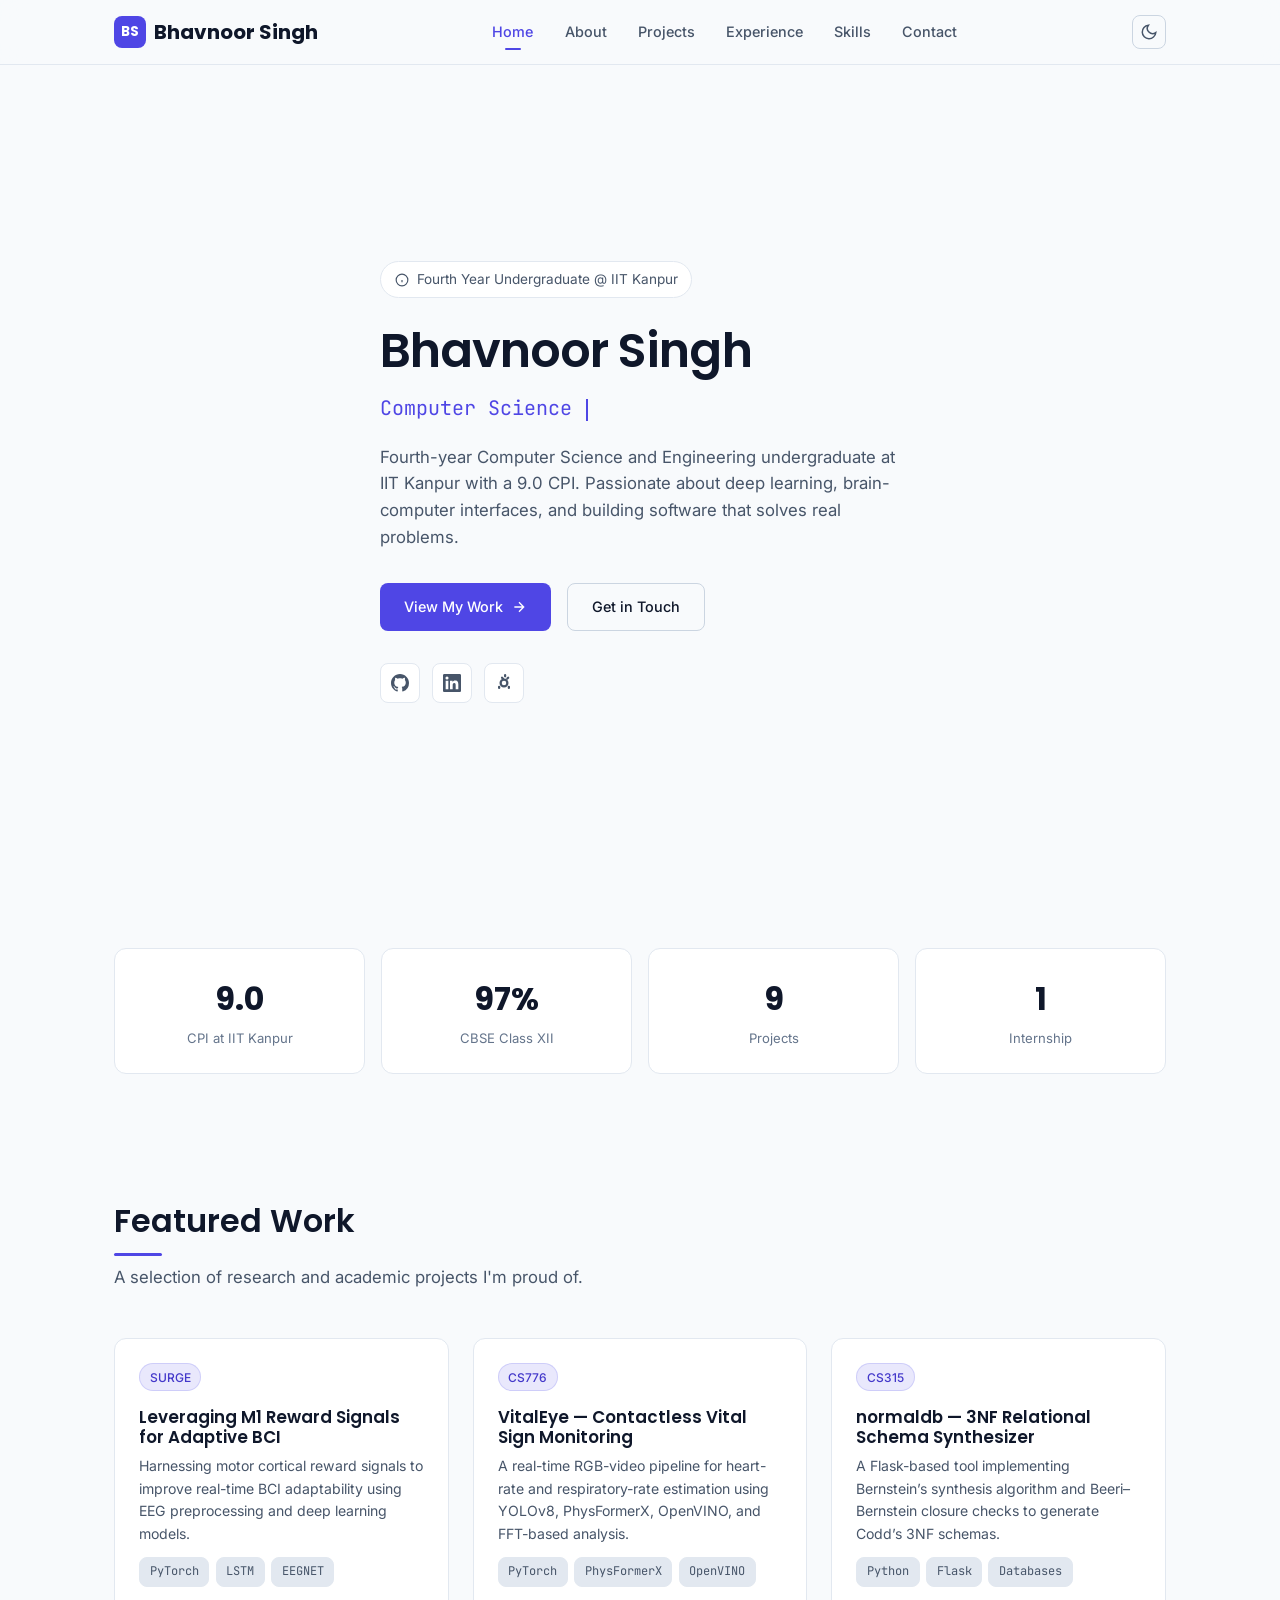
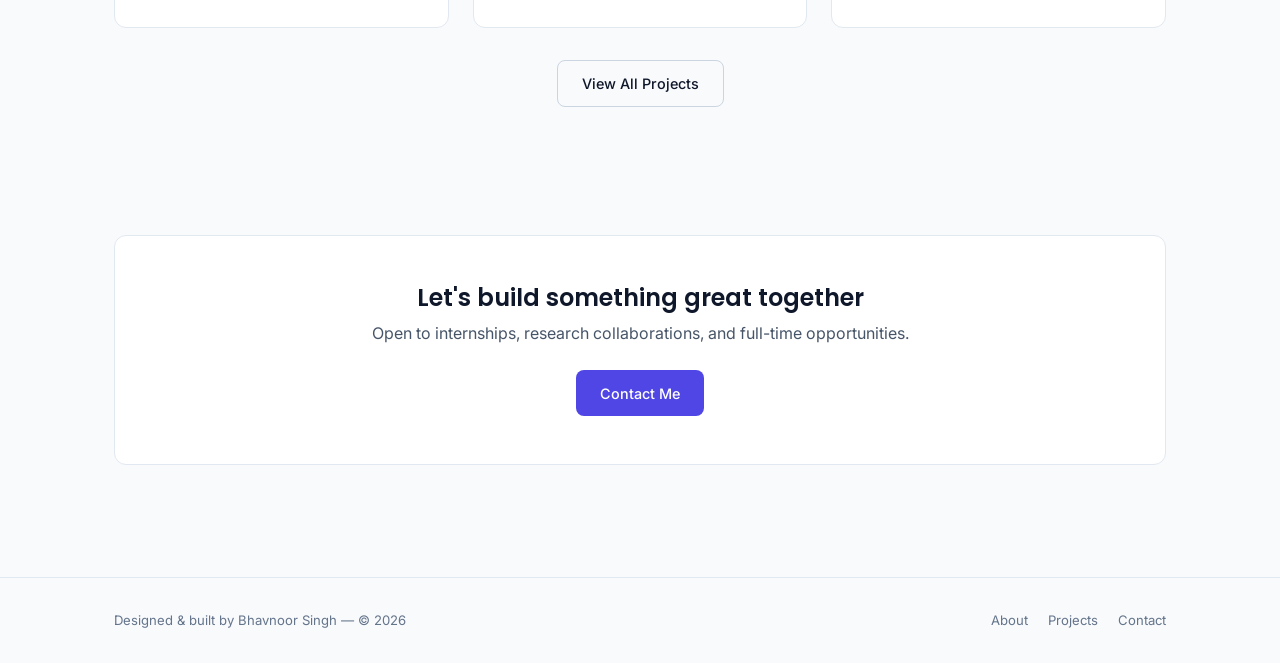
==== commit 7a0ac977: "Updated projects and others" ====
--- a/index.html
+++ b/index.html
@@ -1,208 +1,207 @@
-<!DOCTYPE html>
-<html lang="en">
-<head>
-  <meta charset="UTF-8" />
-  <meta name="viewport" content="width=device-width, initial-scale=1.0" />
-  <title>Bhavnoor Singh — Computer Science Engineer</title>
-  <meta name="description" content="Final Year Undergraduate at IIT Kanpur. Computer Science Engineer, Deep Learning Researcher, and BCI Developer." />
-  
-  <!-- OpenGraph Meta Tags -->
-  <meta property="og:title" content="Bhavnoor Singh — Computer Science Engineer" />
-  <meta property="og:description" content="Undergraduate at IIT Kanpur (9.0 CPI). Deep Learning, Brain-Computer Interfaces, and Full-Stack Systems." />
-  <meta property="og:type" content="website" />
-  <meta property="og:url" content="https://bhavnoor-coders-1010.github.io/Bhavnoor-Singh/" />
-  <meta name="twitter:card" content="summary_large_image" />
-  <meta name="twitter:title" content="Bhavnoor Singh — Computer Science Engineer" />
-  <meta name="twitter:description" content="Undergraduate at IIT Kanpur (9.0 CPI). Deep Learning, BCI, and Full-Stack Systems." />
-
-  <!-- Favicon -->
-  <link rel="icon" type="image/svg+xml" href="favicon.svg" />
-
-  <!-- Fonts -->
-  <link rel="preconnect" href="https://fonts.googleapis.com" />
-  <link rel="preconnect" href="https://fonts.gstatic.com" crossorigin />
-  <link href="https://fonts.googleapis.com/css2?family=Inter:wght@400;500;600&family=Poppins:wght@500;600;700&family=JetBrains+Mono:wght@400&display=swap" rel="stylesheet" />
-
-  <link rel="stylesheet" href="css/styles.css" />
-</head>
-<body>
-
-  <!-- ===== Navbar ===== -->
-  <nav class="navbar" role="navigation" aria-label="Main Navigation">
-    <div class="nav-container">
-      <a href="index.html" class="nav-logo">
-        <span class="logo-mark">BS</span>
-        Bhavnoor Singh
-      </a>
-      <div class="nav-links" id="nav-menu">
-        <a href="index.html">Home</a>
-        <a href="about.html">About</a>
-        <a href="projects.html">Projects</a>
-        <a href="experience.html">Experience</a>
-        <a href="skills.html">Skills</a>
-        <a href="contact.html">Contact</a>
-      </div>
-      <div class="nav-actions">
-        <button class="theme-toggle" id="theme-toggle" aria-label="Toggle theme" title="Toggle theme">
-          <svg class="sun-icon" aria-hidden="true" width="18" height="18" viewBox="0 0 24 24" fill="none" stroke="currentColor" stroke-width="2"><circle cx="12" cy="12" r="5"/><path d="M12 1v2M12 21v2M4.22 4.22l1.42 1.42M18.36 18.36l1.42 1.42M1 12h2M21 12h2M4.22 19.78l1.42-1.42M18.36 5.64l1.42-1.42"/></svg>
-          <svg class="moon-icon" aria-hidden="true" width="18" height="18" viewBox="0 0 24 24" fill="none" stroke="currentColor" stroke-width="2"><path d="M21 12.79A9 9 0 1 1 11.21 3 7 7 0 0 0 21 12.79z"/></svg>
-        </button>
-        <button class="nav-toggle" aria-label="Toggle navigation menu" aria-expanded="false" aria-controls="nav-menu">
-          <span></span>
-          <span></span>
-          <span></span>
-        </button>
-      </div>
-    </div>
-  </nav>
-
-  <!-- ===== Page Wrapper ===== -->
-  <div class="page-wrapper">
-    <main class="page-content">
-
-      <!-- ===== Hero ===== -->
-      <section class="hero">
-        <div class="container">
-          <div class="hero-content">
-            <div class="hero-badge reveal">
-              <svg width="14" height="14" viewBox="0 0 24 24" fill="none" stroke="currentColor" stroke-width="2" aria-hidden="true"><circle cx="12" cy="12" r="10"/><path d="M12 16v-4M12 8h.01"/></svg>
-              Final Year Undergraduate @ IIT Kanpur
-            </div>
-            <h1 class="reveal reveal-delay-1">Bhavnoor Singh</h1>
-            <div class="hero-role reveal reveal-delay-2">
-              <span class="typewriter-text"></span><span class="cursor" aria-hidden="true"></span>
-            </div>
-            <p class="hero-desc reveal reveal-delay-3">
-              Computer Science and Engineering undergraduate at IIT Kanpur with a 9.0 CPI.
-              Passionate about deep learning, brain-computer interfaces, and building software
-              that solves real problems.
-            </p>
-            <div class="hero-actions reveal reveal-delay-4">
-              <a href="projects.html" class="btn btn-primary">
-                View My Work
-                <svg width="16" height="16" viewBox="0 0 24 24" fill="none" stroke="currentColor" stroke-width="2" aria-hidden="true"><path d="M5 12h14M12 5l7 7-7 7"/></svg>
-              </a>
-              <a href="contact.html" class="btn btn-outline">Get in Touch</a>
-            </div>
-            <div class="social-links reveal reveal-delay-5">
-              <!-- GitHub -->
-              <a href="https://github.com/Bhavnoor-Coders-1010" target="_blank" rel="noopener noreferrer" aria-label="GitHub Profile" title="GitHub">
-                <svg viewBox="0 0 24 24" fill="currentColor" aria-hidden="true"><path d="M12 0C5.37 0 0 5.37 0 12c0 5.31 3.435 9.795 8.205 11.385.6.105.825-.255.825-.57 0-.285-.015-1.23-.015-2.235-3.015.555-3.795-.735-4.035-1.41-.135-.345-.72-1.41-1.23-1.695-.42-.225-1.02-.78-.015-.795.945-.015 1.62.87 1.845 1.23 1.08 1.815 2.805 1.305 3.495.99.105-.78.42-1.305.765-1.605-2.67-.3-5.46-1.335-5.46-5.925 0-1.305.465-2.385 1.23-3.225-.12-.3-.54-1.53.12-3.18 0 0 1.005-.315 3.3 1.23.96-.27 1.98-.405 3-.405s2.04.135 3 .405c2.295-1.56 3.3-1.23 3.3-1.23.66 1.65.24 2.88.12 3.18.765.84 1.23 1.905 1.23 3.225 0 4.605-2.805 5.625-5.475 5.925.435.375.81 1.095.81 2.22 0 1.605-.015 2.895-.015 3.3 0 .315.225.69.825.57A12.02 12.02 0 0024 12c0-6.63-5.37-12-12-12z"/></svg>
-              </a>
-              <!-- LinkedIn -->
-              <a href="https://linkedin.com" target="_blank" rel="noopener noreferrer" aria-label="LinkedIn Profile" title="LinkedIn">
-                <svg viewBox="0 0 24 24" fill="currentColor" aria-hidden="true"><path d="M20.447 20.452h-3.554v-5.569c0-1.328-.027-3.037-1.852-3.037-1.853 0-2.136 1.445-2.136 2.939v5.667H9.351V9h3.414v1.561h.046c.477-.9 1.637-1.85 3.37-1.85 3.601 0 4.267 2.37 4.267 5.455v6.286zM5.337 7.433a2.062 2.062 0 01-2.063-2.065 2.064 2.064 0 112.063 2.065zm1.782 13.019H3.555V9h3.564v11.452zM22.225 0H1.771C.792 0 0 .774 0 1.729v20.542C0 23.227.792 24 1.771 24h20.451C23.2 24 24 23.227 24 22.271V1.729C24 .774 23.2 0 22.222 0h.003z"/></svg>
-              </a>
-              <!-- LeetCode -->
-              <a href="https://leetcode.com" target="_blank" rel="noopener noreferrer" aria-label="LeetCode Profile" title="LeetCode">
-                <svg viewBox="0 0 24 24" fill="currentColor" aria-hidden="true"><path d="M13.483 0a1.5 1.5 0 00-1.5 1.5v1.5a1.5 1.5 0 003 0V1.5a1.5 1.5 0 00-1.5-1.5zM9.4 3.4a1.5 1.5 0 00-1.06 2.56l1.06 1.06a1.5 1.5 0 002.12-2.12l-1.06-1.06A1.5 1.5 0 009.4 3.4zm8.1 0a1.5 1.5 0 00-1.06.44l-1.06 1.06a1.5 1.5 0 002.12 2.12l1.06-1.06A1.5 1.5 0 0017.5 3.4zM12 6a6 6 0 100 12 6 6 0 000-12zm0 3a3 3 0 110 6 3 3 0 010-6zm-6.5 6.5a1.5 1.5 0 00-1.5 1.5v1.5a1.5 1.5 0 003 0V17a1.5 1.5 0 00-1.5-1.5zm13 0a1.5 1.5 0 00-1.5 1.5v1.5a1.5 1.5 0 003 0V17a1.5 1.5 0 00-1.5-1.5z"/></svg>
-              </a>
-            </div>
-          </div>
-        </div>
-      </section>
-
-      <!-- ===== Stats ===== -->
-      <section class="section-sm">
-        <div class="container">
-          <div class="stats-grid">
-            <div class="card stat-card reveal">
-              <div class="stat-number">9.0</div>
-              <div class="stat-label">CPI at IIT Kanpur</div>
-            </div>
-            <div class="card stat-card reveal reveal-delay-1">
-              <div class="stat-number">2538</div>
-              <div class="stat-label">JEE Advanced AIR</div>
-            </div>
-            <div class="card stat-card reveal reveal-delay-2">
-              <div class="stat-number">6+</div>
-              <div class="stat-label">Projects</div>
-            </div>
-            <div class="card stat-card reveal reveal-delay-3">
-              <div class="stat-number">1</div>
-              <div class="stat-label">Internship</div>
-            </div>
-          </div>
-        </div>
-      </section>
-
-      <!-- ===== Featured Projects ===== -->
-      <section class="section">
-        <div class="container">
-          <h2 class="section-heading reveal">Featured Work</h2>
-          <p class="section-subtitle reveal">A selection of research and academic projects I'm proud of.</p>
-
-          <div class="featured-grid">
-            <!-- Project 1 -->
-            <div class="card featured-card reveal">
-              <span class="badge">SURGE</span>
-              <h3 class="mt-1">Leveraging M1 Reward Signals for Adaptive BCI</h3>
-              <p>Harnessing motor cortical reward signals to enhance real-time adaptability of brain-computer interfaces using deep learning models.</p>
-              <div class="project-tags">
-                <span class="tag">PyTorch</span>
-                <span class="tag">LSTM</span>
-                <span class="tag">EEGNET</span>
-              </div>
-            </div>
-            <!-- Project 2 -->
-            <div class="card featured-card reveal reveal-delay-1">
-              <span class="badge">CS253</span>
-              <h3 class="mt-1">Brokeo — Finance Tracking App</h3>
-              <p>A Flutter-based finance tracking application to monitor personal transactions, dues, and expenditure with analytics dashboards.</p>
-              <div class="project-tags">
-                <span class="tag">Flutter</span>
-                <span class="tag">Figma</span>
-                <span class="tag">Dart</span>
-              </div>
-            </div>
-            <!-- Project 3 -->
-            <div class="card featured-card reveal reveal-delay-2">
-              <span class="badge">BCS Club</span>
-              <h3 class="mt-1">DeepFake Detection</h3>
-              <p>A deepfake detection system implementing DeepFakeNet in PyTorch, achieving 93% validation accuracy on a 10,000+ image dataset.</p>
-              <div class="project-tags">
-                <span class="tag">PyTorch</span>
-                <span class="tag">CNN</span>
-                <span class="tag">OpenCV</span>
-              </div>
-            </div>
-          </div>
-
-          <div class="text-center mt-2 reveal">
-            <a href="projects.html" class="btn btn-outline">View All Projects</a>
-          </div>
-        </div>
-      </section>
-
-      <!-- ===== CTA Banner ===== -->
-      <section class="section-sm">
-        <div class="container">
-          <div class="cta-banner reveal">
-            <h2>Let's build something great together</h2>
-            <p>Open to internships, research collaborations, and full-time opportunities.</p>
-            <a href="contact.html" class="btn btn-primary">Contact Me</a>
-          </div>
-        </div>
-      </section>
-
-    </main>
-
-    <!-- ===== Footer ===== -->
-    <footer class="footer">
-      <div class="container">
-        <div class="footer-content">
-          <p>Designed & built by Bhavnoor Singh — &copy; <span id="year"></span></p>
-          <div class="footer-links">
-            <a href="about.html">About</a>
-            <a href="projects.html">Projects</a>
-            <a href="contact.html">Contact</a>
-          </div>
-        </div>
-      </div>
-    </footer>
-  </div>
-
-  <script src="js/main.js"></script>
-</body>
-</html>
-
+<!DOCTYPE html>
+<html lang="en">
+<head>
+  <meta charset="UTF-8" />
+  <meta name="viewport" content="width=device-width, initial-scale=1.0" />
+  <title>Bhavnoor Singh — Computer Science Engineer</title>
+  <meta name="description" content="Final Year Undergraduate at IIT Kanpur. Computer Science Engineer, Deep Learning Researcher, and BCI Developer." />
+
+  <!-- OpenGraph Meta Tags -->
+  <meta property="og:title" content="Bhavnoor Singh — Computer Science Engineer" />
+  <meta property="og:description" content="Undergraduate at IIT Kanpur (9.0 CPI). Deep Learning, Brain-Computer Interfaces, and Full-Stack Systems." />
+  <meta property="og:type" content="website" />
+  <meta property="og:url" content="https://bhavnoor-coders-1010.github.io/Bhavnoor-Singh/" />
+  <meta name="twitter:card" content="summary_large_image" />
+  <meta name="twitter:title" content="Bhavnoor Singh — Computer Science Engineer" />
+  <meta name="twitter:description" content="Undergraduate at IIT Kanpur (9.0 CPI). Deep Learning, BCI, and Full-Stack Systems." />
+
+  <!-- Favicon -->
+  <link rel="icon" type="image/svg+xml" href="favicon.svg" />
+
+  <!-- Fonts -->
+  <link rel="preconnect" href="https://fonts.googleapis.com" />
+  <link rel="preconnect" href="https://fonts.gstatic.com" crossorigin />
+  <link href="https://fonts.googleapis.com/css2?family=Inter:wght@400;500;600&family=Poppins:wght@500;600;700&family=JetBrains+Mono:wght@400&display=swap" rel="stylesheet" />
+
+  <link rel="stylesheet" href="css/styles.css" />
+</head>
+<body>
+
+  <!-- ===== Navbar ===== -->
+  <nav class="navbar" role="navigation" aria-label="Main Navigation">
+    <div class="nav-container">
+      <a href="index.html" class="nav-logo">
+        <span class="logo-mark">BS</span>
+        Bhavnoor Singh
+      </a>
+      <div class="nav-links" id="nav-menu">
+        <a href="index.html">Home</a>
+        <a href="about.html">About</a>
+        <a href="projects.html">Projects</a>
+        <a href="experience.html">Experience</a>
+        <a href="skills.html">Skills</a>
+        <a href="contact.html">Contact</a>
+      </div>
+      <div class="nav-actions">
+        <button class="theme-toggle" id="theme-toggle" aria-label="Toggle theme" title="Toggle theme">
+          <svg class="sun-icon" aria-hidden="true" width="18" height="18" viewBox="0 0 24 24" fill="none" stroke="currentColor" stroke-width="2"><circle cx="12" cy="12" r="5"/><path d="M12 1v2M12 21v2M4.22 4.22l1.42 1.42M18.36 18.36l1.42 1.42M1 12h2M21 12h2M4.22 19.78l1.42-1.42M18.36 5.64l1.42-1.42"/></svg>
+          <svg class="moon-icon" aria-hidden="true" width="18" height="18" viewBox="0 0 24 24" fill="none" stroke="currentColor" stroke-width="2"><path d="M21 12.79A9 9 0 1 1 11.21 3 7 7 0 0 0 21 12.79z"/></svg>
+        </button>
+        <button class="nav-toggle" aria-label="Toggle navigation menu" aria-expanded="false" aria-controls="nav-menu">
+          <span></span>
+          <span></span>
+          <span></span>
+        </button>
+      </div>
+    </div>
+  </nav>
+
+  <!-- ===== Page Wrapper ===== -->
+  <div class="page-wrapper">
+    <main class="page-content">
+
+      <!-- ===== Hero ===== -->
+      <section class="hero">
+        <div class="container">
+          <div class="hero-content">
+            <div class="hero-badge reveal">
+              <svg width="14" height="14" viewBox="0 0 24 24" fill="none" stroke="currentColor" stroke-width="2" aria-hidden="true"><circle cx="12" cy="12" r="10"/><path d="M12 16v-4M12 8h.01"/></svg>
+              Fourth Year Undergraduate @ IIT Kanpur
+            </div>
+            <h1 class="reveal reveal-delay-1">Bhavnoor Singh</h1>
+            <div class="hero-role reveal reveal-delay-2">
+              <span class="typewriter-text"></span><span class="cursor" aria-hidden="true"></span>
+            </div>
+            <p class="hero-desc reveal reveal-delay-3">
+              Fourth-year Computer Science and Engineering undergraduate at IIT Kanpur with a 9.0 CPI.
+              Passionate about deep learning, brain-computer interfaces, and building software
+              that solves real problems.
+            </p>
+            <div class="hero-actions reveal reveal-delay-4">
+              <a href="projects.html" class="btn btn-primary">
+                View My Work
+                <svg width="16" height="16" viewBox="0 0 24 24" fill="none" stroke="currentColor" stroke-width="2" aria-hidden="true"><path d="M5 12h14M12 5l7 7-7 7"/></svg>
+              </a>
+              <a href="contact.html" class="btn btn-outline">Get in Touch</a>
+            </div>
+            <div class="social-links reveal reveal-delay-5">
+              <!-- GitHub -->
+              <a href="https://github.com/Bhavnoor-Coders-1010" target="_blank" rel="noopener noreferrer" aria-label="GitHub Profile" title="GitHub">
+                <svg viewBox="0 0 24 24" fill="currentColor" aria-hidden="true"><path d="M12 0C5.37 0 0 5.37 0 12c0 5.31 3.435 9.795 8.205 11.385.6.105.825-.255.825-.57 0-.285-.015-1.23-.015-2.235-3.015.555-3.795-.735-4.035-1.41-.135-.345-.72-1.41-1.23-1.695-.42-.225-1.02-.78-.015-.795.945-.015 1.62.87 1.845 1.23 1.08 1.815 2.805 1.305 3.495.99.105-.78.42-1.305.765-1.605-2.67-.3-5.46-1.335-5.46-5.925 0-1.305.465-2.385 1.23-3.225-.12-.3-.54-1.53.12-3.18 0 0 1.005-.315 3.3 1.23.96-.27 1.98-.405 3-.405s2.04.135 3 .405c2.295-1.56 3.3-1.23 3.3-1.23.66 1.65.24 2.88.12 3.18.765.84 1.23 1.905 1.23 3.225 0 4.605-2.805 5.625-5.475 5.925.435.375.81 1.095.81 2.22 0 1.605-.015 2.895-.015 3.3 0 .315.225.69.825.57A12.02 12.02 0 0024 12c0-6.63-5.37-12-12-12z"/></svg>
+              </a>
+              <!-- LinkedIn -->
+              <a href="https://www.linkedin.com/in/bhavnoor-singh-6b1936209/" target="_blank" rel="noopener noreferrer" aria-label="LinkedIn Profile" title="LinkedIn">
+                <svg viewBox="0 0 24 24" fill="currentColor" aria-hidden="true"><path d="M20.447 20.452h-3.554v-5.569c0-1.328-.027-3.037-1.852-3.037-1.853 0-2.136 1.445-2.136 2.939v5.667H9.351V9h3.414v1.561h.046c.477-.9 1.637-1.85 3.37-1.85 3.601 0 4.267 2.37 4.267 5.455v6.286zM5.337 7.433a2.062 2.062 0 01-2.063-2.065 2.064 2.064 0 112.063 2.065zm1.782 13.019H3.555V9h3.564v11.452zM22.225 0H1.771C.792 0 0 .774 0 1.729v20.542C0 23.227.792 24 1.771 24h20.451C23.2 24 24 23.227 24 22.271V1.729C24 .774 23.2 0 22.222 0h.003z"/></svg>
+              </a>
+              <!-- LeetCode -->
+              <a href="https://leetcode.com/u/user3916ZR/" target="_blank" rel="noopener noreferrer" aria-label="LeetCode Profile" title="LeetCode">
+                <svg viewBox="0 0 24 24" fill="currentColor" aria-hidden="true"><path d="M13.483 0a1.5 1.5 0 00-1.5 1.5v1.5a1.5 1.5 0 003 0V1.5a1.5 1.5 0 00-1.5-1.5zM9.4 3.4a1.5 1.5 0 00-1.06 2.56l1.06 1.06a1.5 1.5 0 002.12-2.12l-1.06-1.06A1.5 1.5 0 009.4 3.4zm8.1 0a1.5 1.5 0 00-1.06.44l-1.06 1.06a1.5 1.5 0 002.12 2.12l1.06-1.06A1.5 1.5 0 0017.5 3.4zM12 6a6 6 0 100 12 6 6 0 000-12zm0 3a3 3 0 110 6 3 3 0 010-6zm-6.5 6.5a1.5 1.5 0 00-1.5 1.5v1.5a1.5 1.5 0 003 0V17a1.5 1.5 0 00-1.5-1.5zm13 0a1.5 1.5 0 00-1.5 1.5v1.5a1.5 1.5 0 003 0V17a1.5 1.5 0 00-1.5-1.5z"/></svg>
+              </a>
+            </div>
+          </div>
+        </div>
+      </section>
+
+      <!-- ===== Stats ===== -->
+      <section class="section-sm">
+        <div class="container">
+          <div class="stats-grid">
+            <div class="card stat-card reveal">
+              <div class="stat-number">9.0</div>
+              <div class="stat-label">CPI at IIT Kanpur</div>
+            </div>
+            <div class="card stat-card reveal reveal-delay-1">
+              <div class="stat-number">97%</div>
+              <div class="stat-label">CBSE Class XII</div>
+            </div>
+            <div class="card stat-card reveal reveal-delay-2">
+              <div class="stat-number">9</div>
+              <div class="stat-label">Projects</div>
+            </div>
+            <div class="card stat-card reveal reveal-delay-3">
+              <div class="stat-number">1</div>
+              <div class="stat-label">Internship</div>
+            </div>
+          </div>
+        </div>
+      </section>
+
+      <!-- ===== Featured Projects ===== -->
+      <section class="section">
+        <div class="container">
+          <h2 class="section-heading reveal">Featured Work</h2>
+          <p class="section-subtitle reveal">A selection of research and academic projects I'm proud of.</p>
+
+          <div class="featured-grid">
+            <!-- Project 1 -->
+            <div class="card featured-card reveal">
+              <span class="badge">SURGE</span>
+              <h3 class="mt-1">Leveraging M1 Reward Signals for Adaptive BCI</h3>
+              <p>Harnessing motor cortical reward signals to improve real-time BCI adaptability using EEG preprocessing and deep learning models.</p>
+              <div class="project-tags">
+                <span class="tag">PyTorch</span>
+                <span class="tag">LSTM</span>
+                <span class="tag">EEGNET</span>
+              </div>
+            </div>
+            <!-- Project 2 -->
+            <div class="card featured-card reveal reveal-delay-1">
+              <span class="badge">CS776</span>
+              <h3 class="mt-1">VitalEye — Contactless Vital Sign Monitoring</h3>
+              <p>A real-time RGB-video pipeline for heart-rate and respiratory-rate estimation using YOLOv8, PhysFormerX, OpenVINO, and FFT-based analysis.</p>
+              <div class="project-tags">
+                <span class="tag">PyTorch</span>
+                <span class="tag">PhysFormerX</span>
+                <span class="tag">OpenVINO</span>
+              </div>
+            </div>
+            <!-- Project 3 -->
+            <div class="card featured-card reveal reveal-delay-2">
+              <span class="badge">CS315</span>
+              <h3 class="mt-1">normaldb — 3NF Relational Schema Synthesizer</h3>
+              <p>A Flask-based tool implementing Bernstein’s synthesis algorithm and Beeri–Bernstein closure checks to generate Codd’s 3NF schemas.</p>
+              <div class="project-tags">
+                <span class="tag">Python</span>
+                <span class="tag">Flask</span>
+                <span class="tag">Databases</span>
+              </div>
+            </div>
+          </div>
+
+          <div class="text-center mt-2 reveal">
+            <a href="projects.html" class="btn btn-outline">View All Projects</a>
+          </div>
+        </div>
+      </section>
+
+      <!-- ===== CTA Banner ===== -->
+      <section class="section-sm">
+        <div class="container">
+          <div class="cta-banner reveal">
+            <h2>Let's build something great together</h2>
+            <p>Open to internships, research collaborations, and full-time opportunities.</p>
+            <a href="contact.html" class="btn btn-primary">Contact Me</a>
+          </div>
+        </div>
+      </section>
+
+    </main>
+
+    <!-- ===== Footer ===== -->
+    <footer class="footer">
+      <div class="container">
+        <div class="footer-content">
+          <p>Designed & built by Bhavnoor Singh — &copy; <span id="year"></span></p>
+          <div class="footer-links">
+            <a href="about.html">About</a>
+            <a href="projects.html">Projects</a>
+            <a href="contact.html">Contact</a>
+          </div>
+        </div>
+      </div>
+    </footer>
+  </div>
+
+  <script src="js/main.js"></script>
+</body>
+</html>
